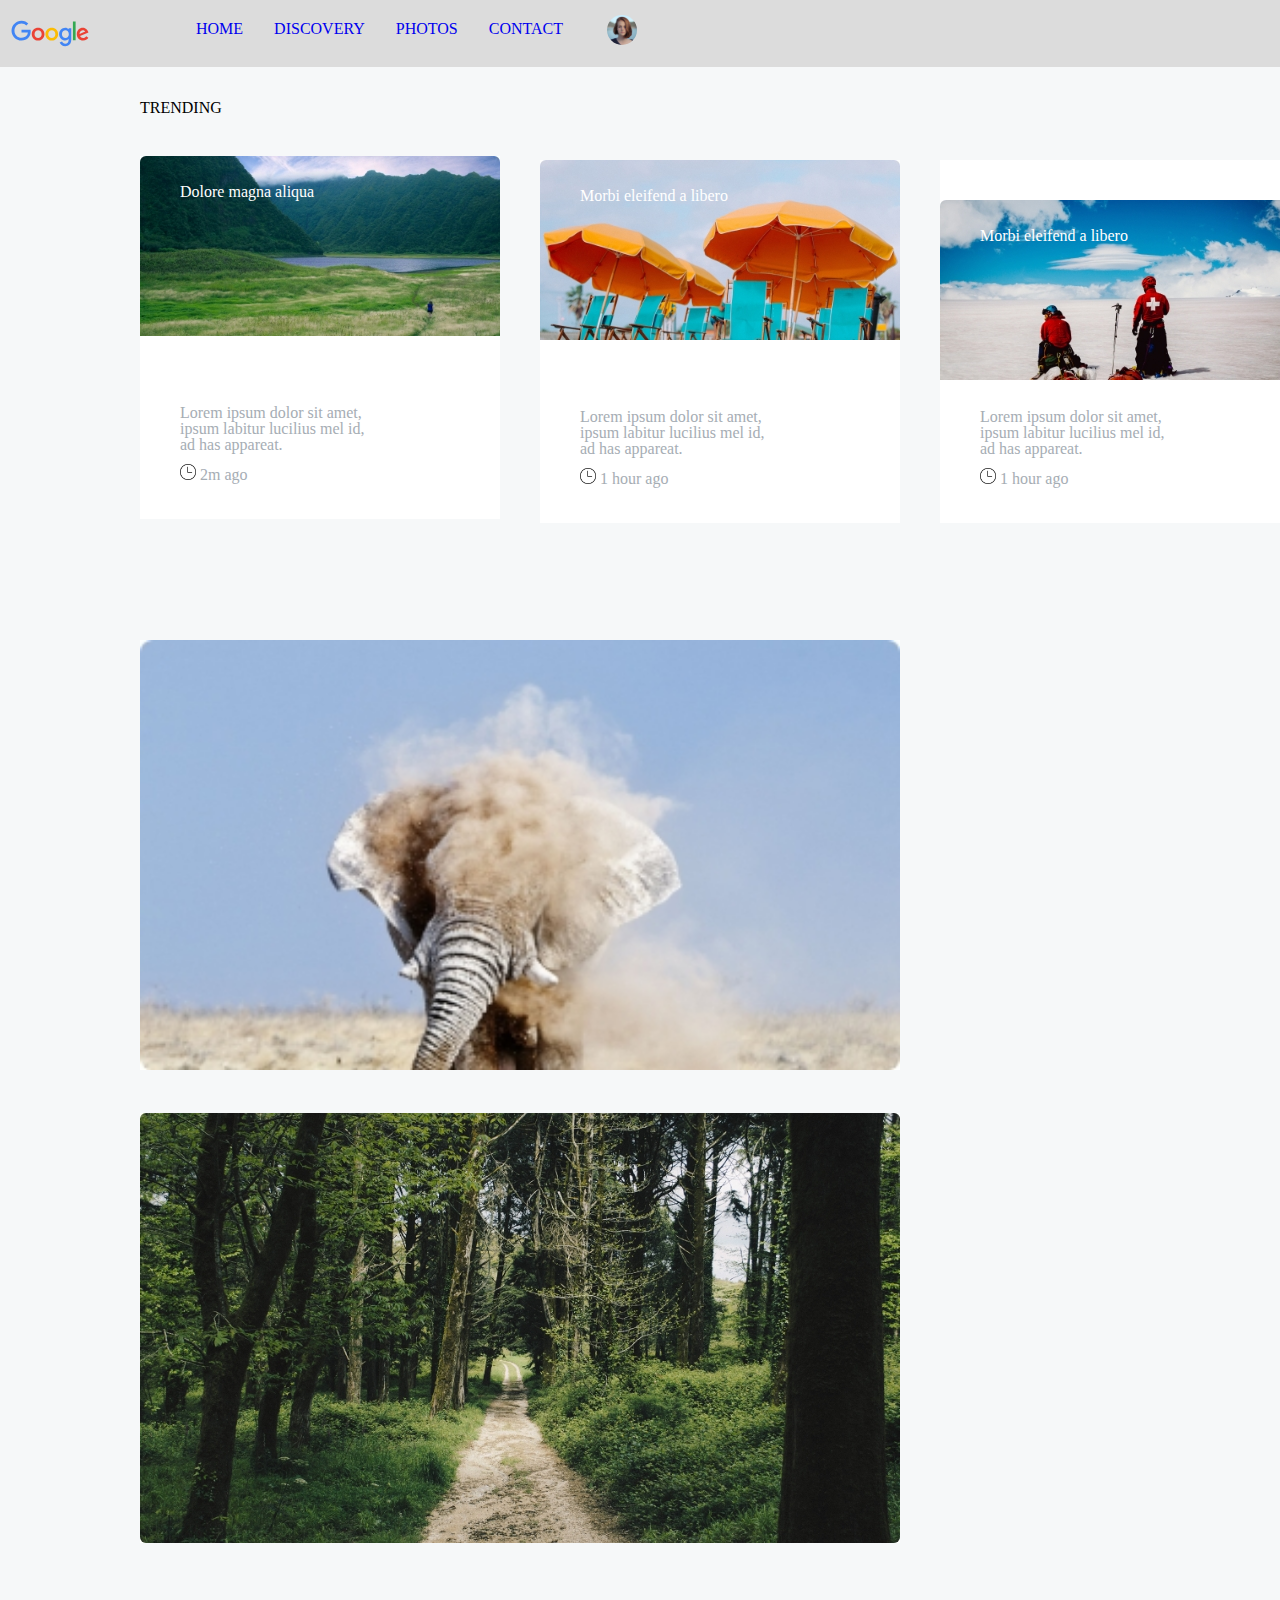
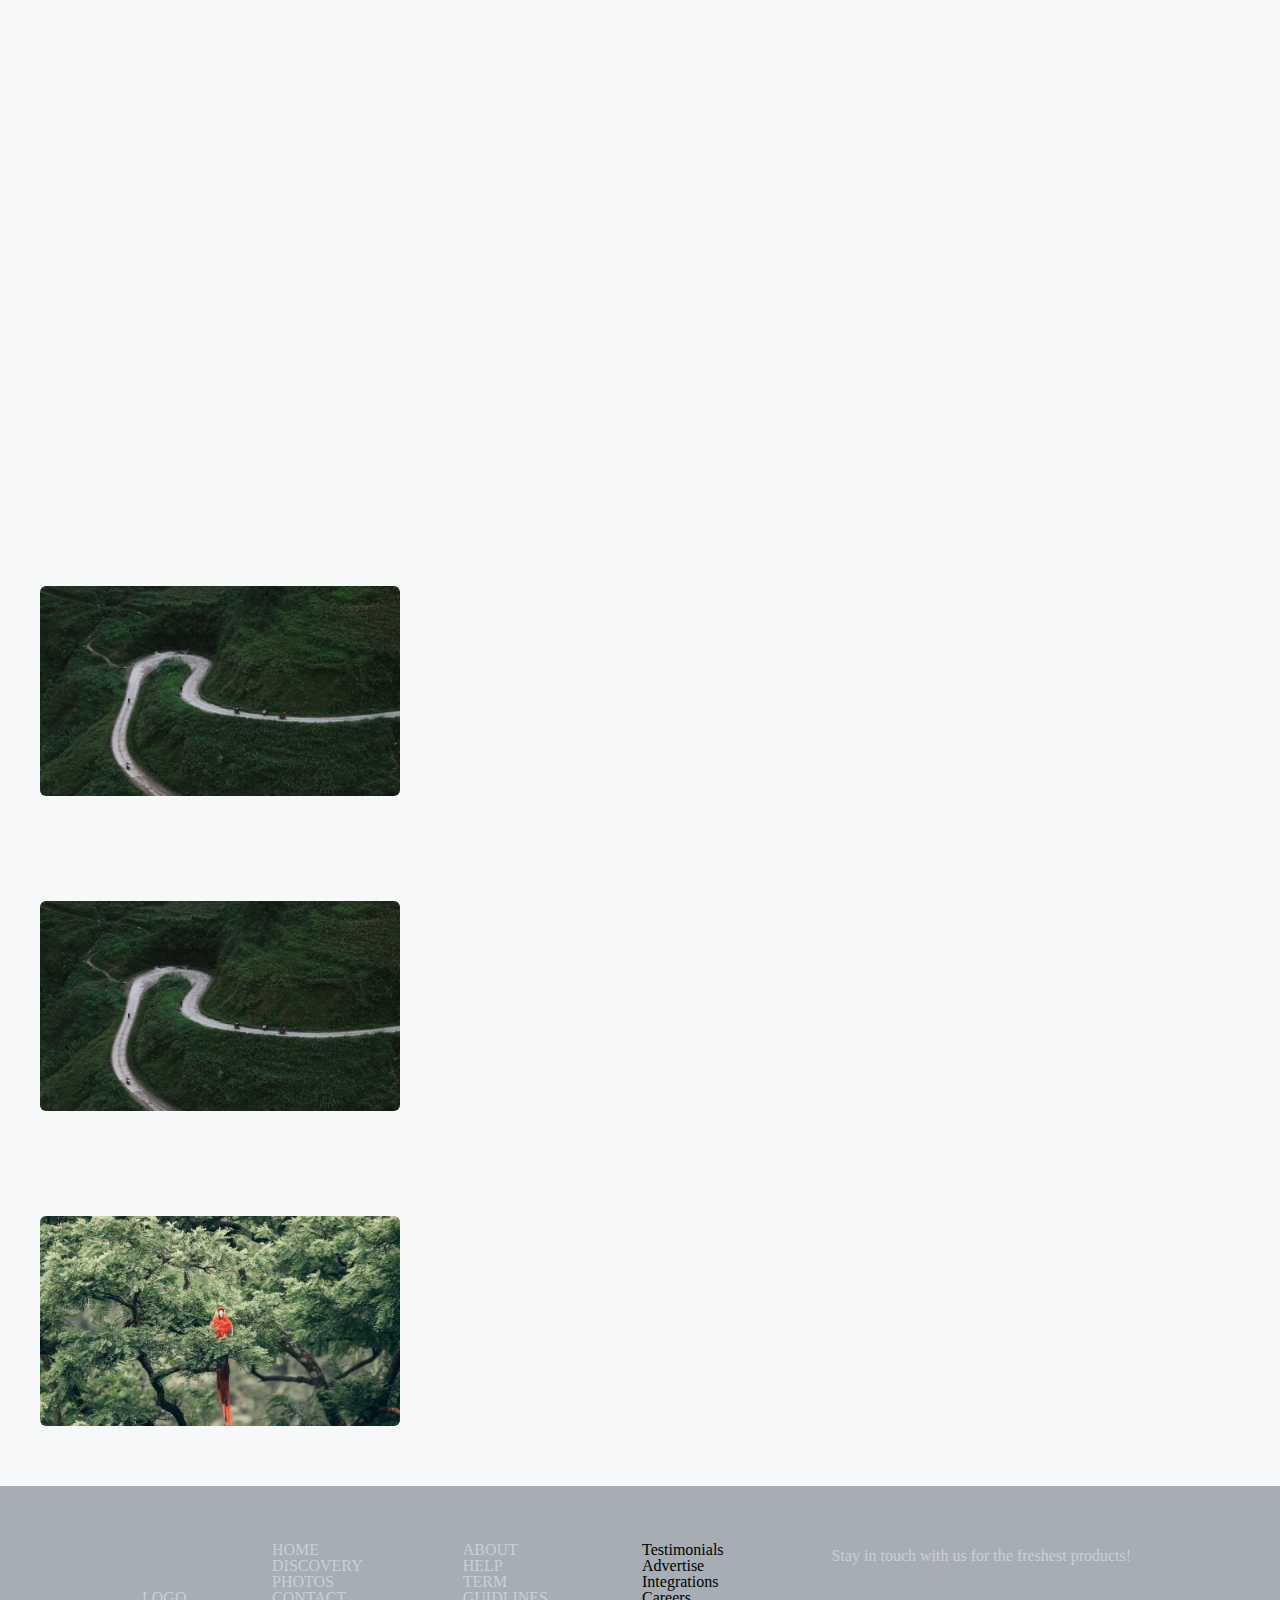
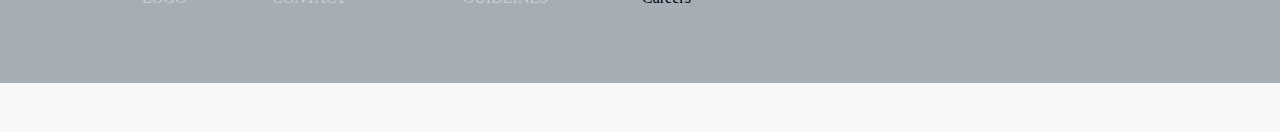
==== index.html @ e9e90fa8 "add footer css" ====
<!DOCTYPE html>
<html>
<head>
	<meta charset="utf-8">
	<meta name="viewport" content="width=device-width, initial-scale=1">
	<title>index.html</title>
	<link rel="stylesheet" type="text/css" href="css/reset.css">
	<link rel="stylesheet" type="text/css" href="css/style.css">
</head>
<body>
	<div class="divheader">
	
		<header>
			<img class="logo" src="images/logo.svg" alt="logo">
			<nav class="navigation">
				<ul class="nav-ul">
					<li class="nav-li"> <a class="active" href="index.html"> HOME </a> </li>
					<li class="nav-li"> <a href="#">  DISCOVERY</a> </li></li>
					<li class="nav-li"> <a href="#"> PHOTOS </a> </li></li>
					<li class="nav-li"> <a href="#"> CONTACT </a> </li></li>
				</ul>
			</nav>	
			<img class="personimage" src="images/christopher-campbell-28567-unsplash.svg" alt="personimage">

		</header>
	</div>

	<section class="section1">
		<div class="divmain">
			<h3 class="sec1h3"> TRENDING</h3>
			<div class="divparagrap1">
				<div class="block1">
				<h3 class="block1h3">
					Dolore magna aliqua
				</h3>
				<img src="images/3.jpg" alt="image1">
				</div>
				<div class="block2">
					<p class="par1">
					Lorem ipsum dolor sit amet, ipsum labitur lucilius mel id, ad has appareat.
					</p>
					<img class="clock" src="images/clock.png" alt="clock">
					<span class="time">
					2m ago
					</span>
				</div>
			</div>

			<div class="divparagrap2">
				<div class="block3">
				<h3 class="block3h3">
					Morbi eleifend a libero
				</h3>
				<img class="umbrella" src="images/1.jpg" alt="image1">
				</div>
				<div class="block4">
					<p class="par2">
					Lorem ipsum dolor sit amet, ipsum labitur lucilius mel id, ad has appareat.
					</p>
					<img class="clock" src="images/clock.png" alt="clock">
					<span class="time">
					1 hour ago
					</span>
				</div>
			</div>

				<div class="divparagrap3">
				<div class="block5">
				<h3 class="block5h3">
					Morbi eleifend a libero
				</h3>
				<img class="sunrise" src="images/2.jpg" alt="image2">
				</div>
				<div class="block6">
					<p class="par3">
					Lorem ipsum dolor sit amet, ipsum labitur lucilius mel id, ad has appareat.
					</p>
					<img class="clock" src="images/clock.png" alt="clock">
					<span class="time">
					1 hour ago
					</span>
				</div>
			</div>
		</div>
		
	</section>
	<section> 
		<div class="sec2block1">
			<img class="image4sec2" src="images/4.jpg" alt="image 4">
			<img class="image7sec2" src="images/7.jpg" alt="image7">
		</div>
		<div class="sec2block2">
			<img class="sec2image6" src="images/6.jpg" alt="image6">
			<img class="secimage62" src="images/6.jpg" alt="image62">
			<img class="sec2image52" src="images/5.jpg" alt="image52">
		</div>

	</section>
</body>
<footer>
	<div class="divfooter">
		<div class="divfooter1"> 
			<p class="logofooter"> LOGO </p> 
		</div> 
		<div class="divfooter2">
			<ul class="footerul1">
				<li> HOME </li>
				<li> DISCOVERY </li>
				<li> PHOTOS </li>
				<li> CONTACT </li>
			</ul>
		</div>
		<div class="divfooter3">
			<ul class="divfooter3">
				<li> ABOUT </li>
				<li> HELP </li>
				<li> TERM </li>
				<li> GUIDLINES </li>
			</ul>
			
		</div>
		<div class="divfooter4">
			<ul>
				<li> Testimonials </li>
				<li> Advertise </li>
				<li> Integrations </li>
				<li> Careers </li>
			</ul>
		</div>
		<div class="divfooter5">
			<p class="">Stay in touch with us for the freshest products!</p>
		</div>
		<div class="divfooter6">
			<img src="images/instagram.svg" alt="instagram">
			<img src="images/Path 2.svg" alt="Path">
			<img src="images/web.svg" alt="web">
			<img src="images/facebook.svg" alt="fb">

		</div>
	</div>

	
</footer>



</html>
---- css/style.css ----
/*index.html*/
/*start header*/
body{
	background-color: #F6F8F9;
}
.logo {
	width: 100px;
	display: inline-block;
	vertical-align: top;
	margin-right: 92px;
}
.navigation {
	display: inline-block;
}
.nav-li {
	display: inline-block;
	vertical-align: middle;
	margin-right: 27px;
	color: #343638;
}
.nav-ul {
	margin-top: 20px;
}
.divheader {
	background-color: #DCDCDC;
	position: fixed;
	width: 100%;
	top: 0;
	left: 0;
	z-index: 20;
}
.textheader {
	color: #343638;
}
.personimage {
	display: inline-block;
	vertical-align: middle;
	margin-left: 13px;
	margin-top: 11px;
	margin-bottom: 9px;
}
/*end header*/
/*start section 1*/
.divmain {
	position: absolute;
	top: 75px;
	left: 140px;
	width: 1160px;
	height: 410px;
	
}
.clock {
	width: 16px;
	height: 16px;
	margin-left: 40px;
	color: #A6ADB4;
}
.sec1h3 {
	margin-top: 25px;
}
.block1 {
	margin-top: 40px;
	background-color: white;
	width: 360px;
	position: relative;
/*	display: inline-block;*/
}
.block2 {
	width: 360px;
	background-color: white;
	height: 180px;
/*	display: inline-block;*/
}
.par1 {
	width: 280px;
	padding-top: 66px;
	padding-right: 40px;
	padding-bottom: 11px;
	padding-left: 40px;
	color: #A6ADB4;
}

.block1h3 {
	position: absolute;
	color: white;
	width: 280px;
	top: 28px;
	right: 40px;
	bottom: 136px;
	left: 40px;
}
.time {
	color: #A6ADB4;

}
.divparagrap1 {
	display: inline-block;
	width: 360px;
}

/* start block2 2*/
.divparagrap2 {
	display: inline-block;
	width: 360px;
	background-color: white;
	position: absolute;
	left: 400px;
	top: 85px;
}
.block3 {
	-top: 40px;
	background-color: white;
	width: 360px;
	position: relative;
	vertical-align: top;
}
.block4 {
	width: 360px;
	background-color: white;
	height: 180px;
}
.block3h3 {
	position: absolute;
	color: white;
	width: 280px;
	top: 28px;
	right: 40px;
	bottom: 136px;
	left: 40px;

}
.par2 {
	width: 280px;
	padding-top: 66px;
	padding-right: 40px;
	padding-bottom: 11px;
	padding-left: 40px;
	color: #A6ADB4;
}
/*block3*/
.divparagrap3 {
	display: inline-block;
	width: 360px;
	background-color: white;
	position: absolute;
	left: 800px;
	top: 85px;

}
.block5 {
	top: 40px;
	background-color: white;
	width: 360px;
	position: relative;
/*	vertical-align: top;*/
}
.block6 {
	width: 360px;
	background-color: white;
	height: 180px;
}
.block5h3 {
	position: absolute;
	color: white;
	width: 280px;
	top: 28px;
	right: 40px;
	bottom: 136px;
	left: 40px;

}
.par3 {
	width: 280px;
	padding-top: 66px;
	padding-right: 40px;
	padding-bottom: 11px;
	padding-left: 40px;
	color: #A6ADB4;
}
/*section2*/
.sec2block1 {
	display: inline-block;
	margin-top: 640px;
	margin-left: 140px;
	width: 760px;
	height: 900px;
	
}
.sec2block2 {
	display: inline-block;
	margin-top: 640px;
	margin-left: 40px;
	width: 360px;
	height: 900px;
	vertical-align: top;
	
}
.image4sec2{
	width: 760px;
	height: 430px;
}
.image7sec2 {
	width: 760px;
	height: 430px;
	margin-top: 40px;
}
.secimage62 {
	height: 210px;
	width: 360px;
	margin-top: 102px;
}
.sec2image52 {
	height: 210px;
	width: 360px;
	margin-top: 102px;
}
/*footer */
.divfooter {
	background-color: #A6ADB4;
	width: 1440px;
	left: 0;
	top: 1540px;
	height: 197px;
}
.divfooter1 {
	display: inline-block;
}
.divfooter2 {
	display: inline-block;
}
.divfooter3 {
	display: inline-block;
}
.divfooter4 {
	display: inline-block;
}
.divfooter5 {
	display: inline-block;
}
.divfooter6 {
	display: inline-block;
	margin-left: 165px;
	vertical-align: top;
	margin-top: 56px;
}
.logofooter {
	width: 37px;
	height: 13p;
	margin-top: 58px;
	margin-left: 142px;
	margin-bottom: 126px;
	margin-right: 89px;
	vertical-align: top;
	color: #CBD0D3;
}
.footerul1 {
	margin-top: 56px;
	margin-right: 96px;
	margin-bottom: 56px;
	color: #CBD0D3;
}
.divfooter3 {
	margin-right: 45px;
	margin-bottom: 57px;
	color: #CBD0D3;
}
.divfooter5 {
	margin-left: 104px;
	margin-top: 62px;
	vertical-align: top;
	color: #CBD0D3;
}
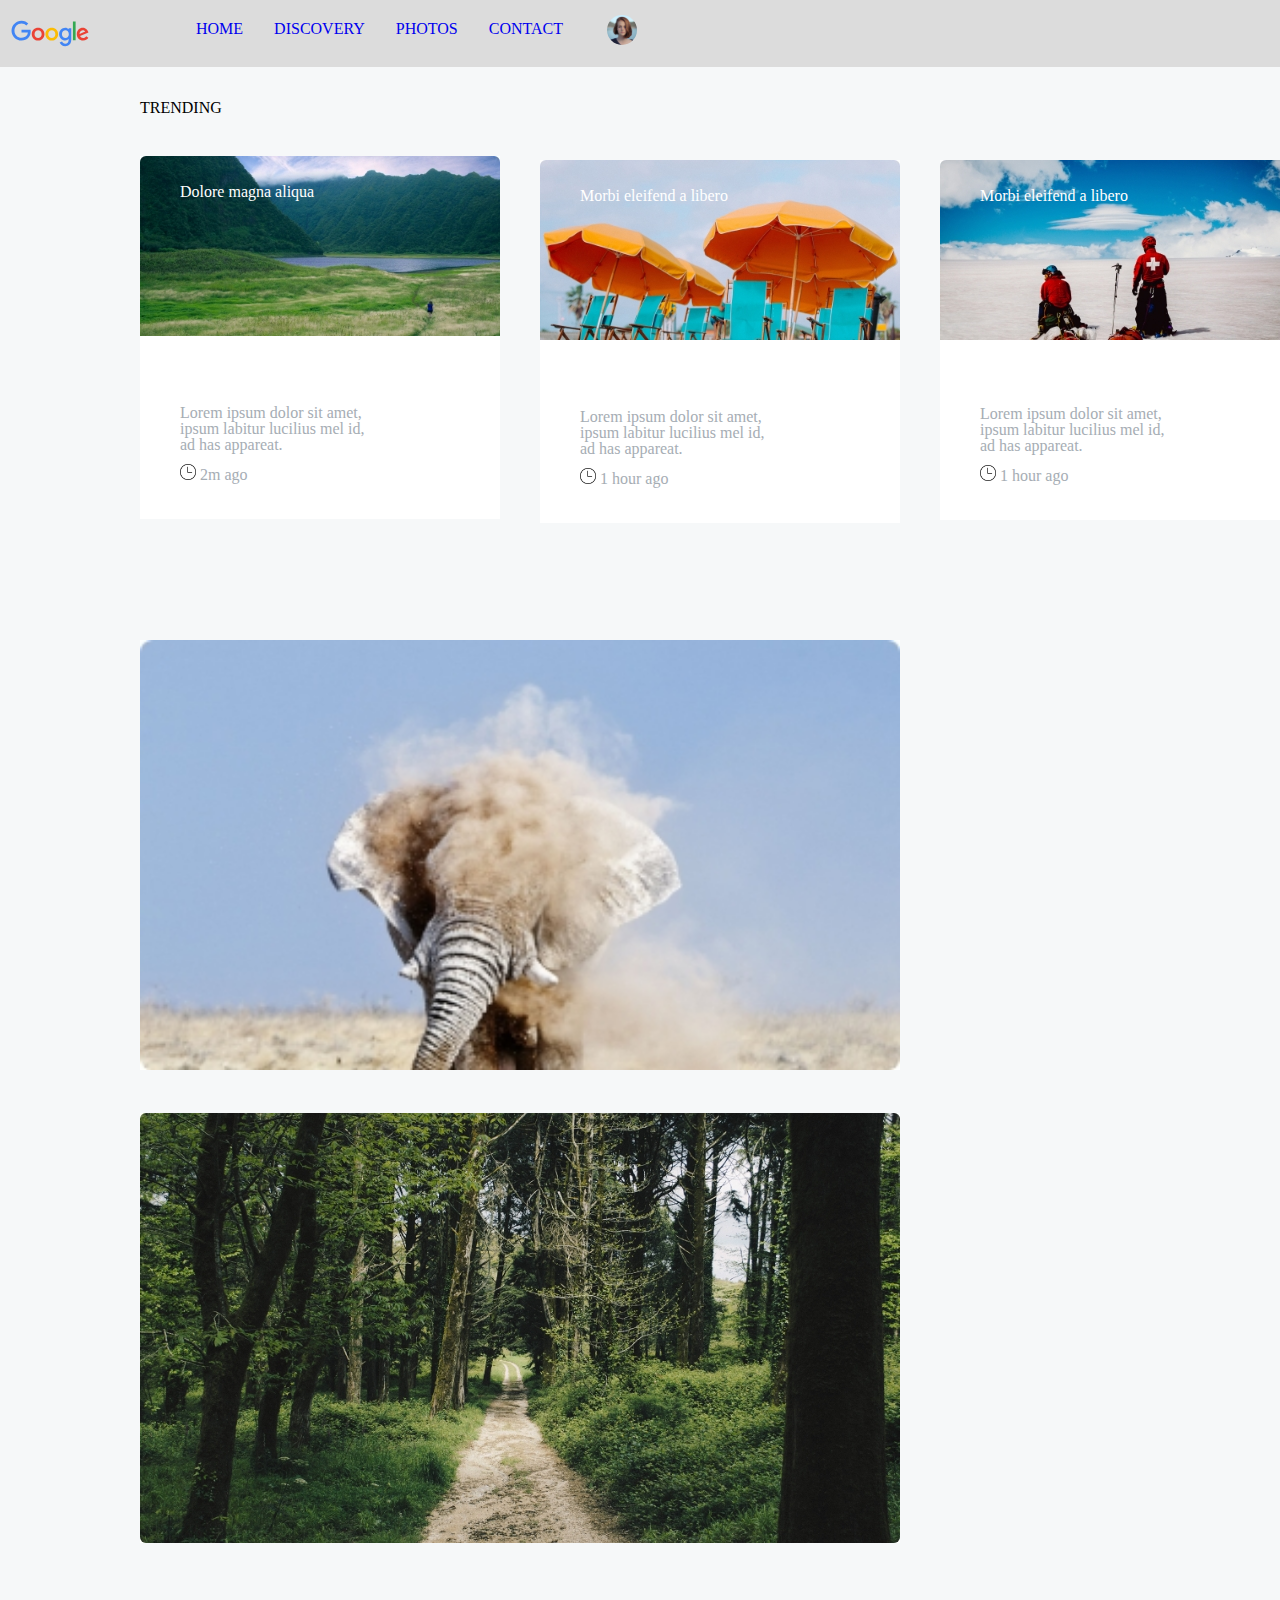
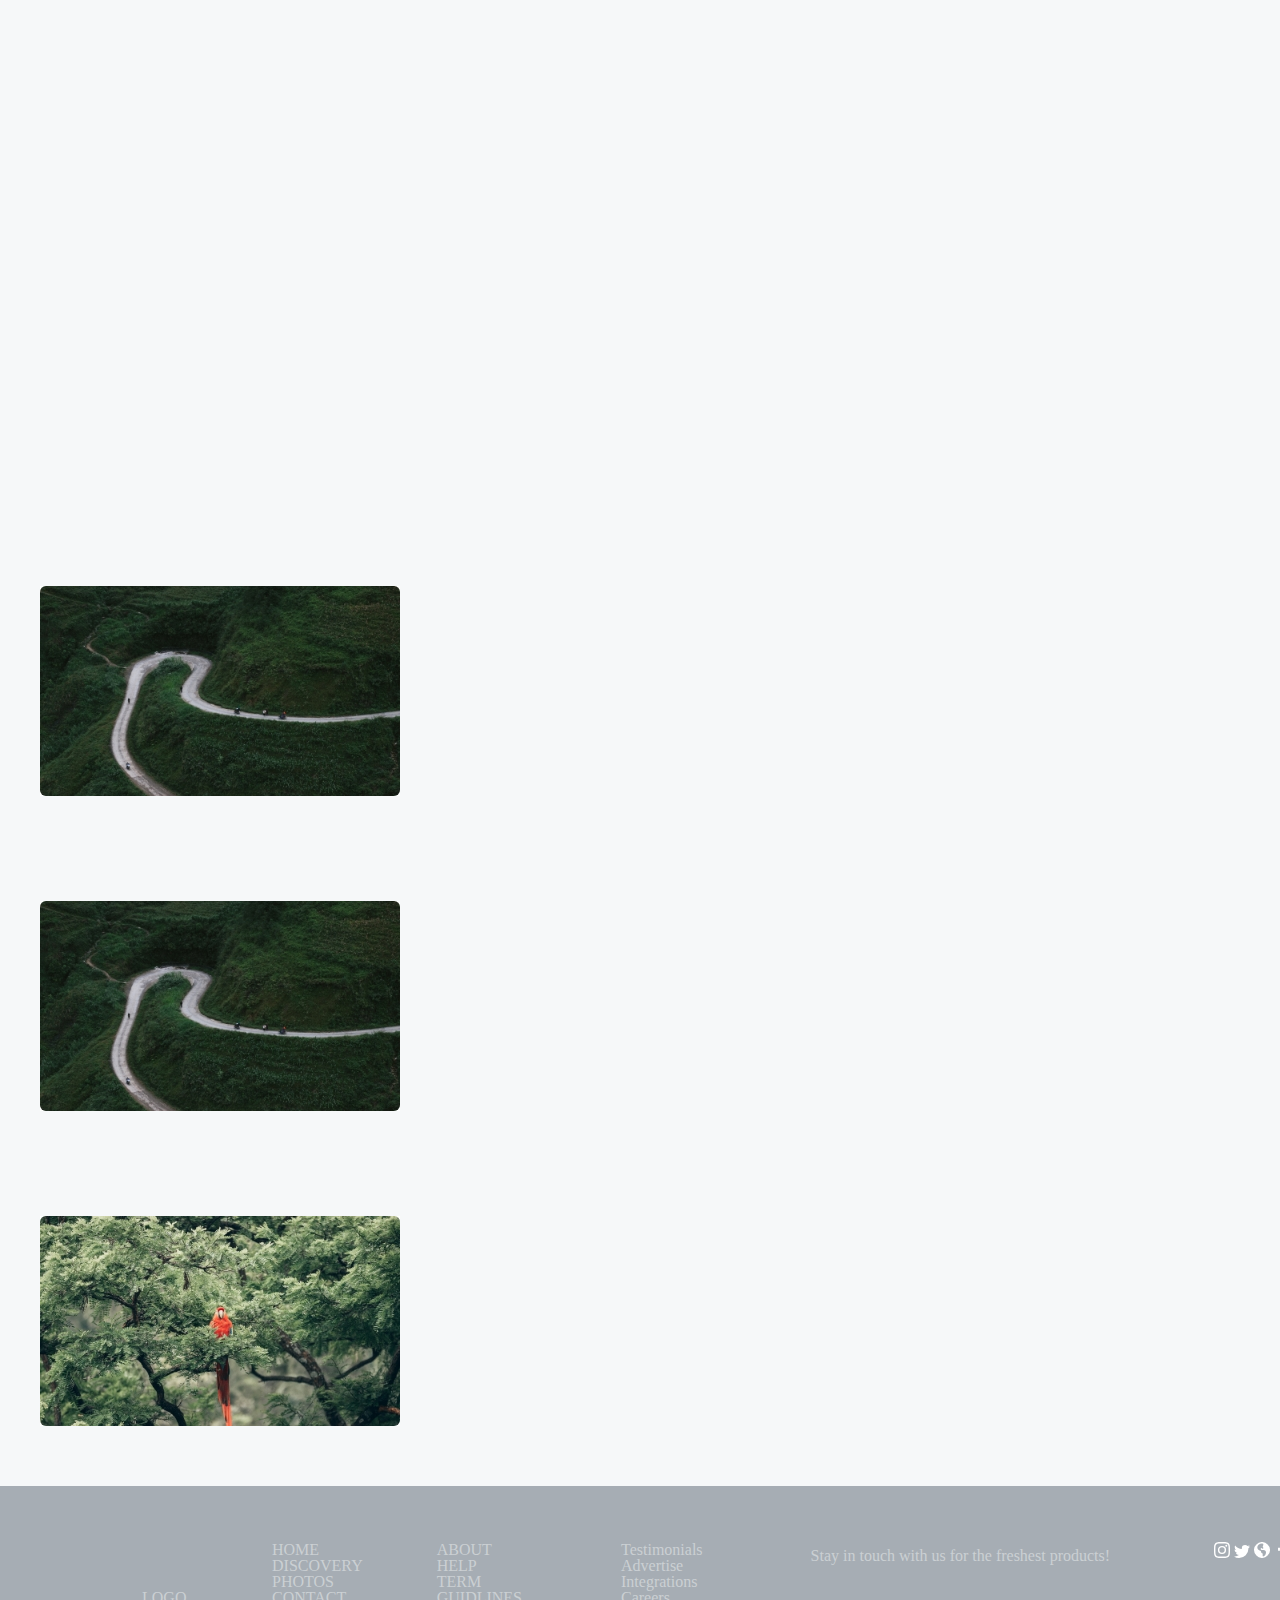
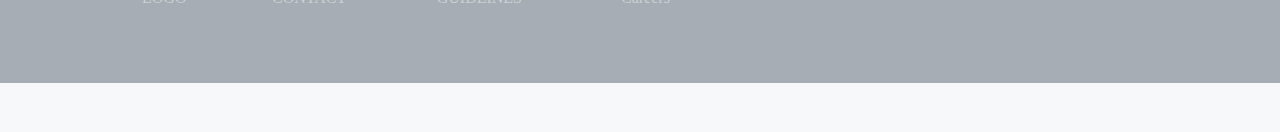
==== commit a842481b: "end footer" ====
--- a/index.html
+++ b/index.html
@@ -64,7 +64,7 @@
 				</div>
 			</div>
 
-				<div class="divparagrap3">
+			<div class="divparagrap3">
 				<div class="block5">
 				<h3 class="block5h3">
 					Morbi eleifend a libero
@@ -120,7 +120,7 @@
 			
 		</div>
 		<div class="divfooter4">
-			<ul>
+			<ul class="divfooter7">
 				<li> Testimonials </li>
 				<li> Advertise </li>
 				<li> Integrations </li>
--- a/css/style.css
+++ b/css/style.css
@@ -148,11 +148,14 @@
 
 }
 .block5 {
-	top: 40px;
+/*	top: 40px;*/
 	background-color: white;
 	width: 360px;
 	position: relative;
-/*	vertical-align: top;*/
+	vertical-align: top;
+}
+.sunrise {
+	vertical-align: top;
 }
 .block6 {
 	width: 360px;
@@ -163,7 +166,7 @@
 	position: absolute;
 	color: white;
 	width: 280px;
-	top: 28px;
+/*	top: 28px;*/
 	right: 40px;
 	bottom: 136px;
 	left: 40px;
@@ -239,23 +242,23 @@
 }
 .divfooter6 {
 	display: inline-block;
-	margin-left: 165px;
+	margin-left: 100px;
 	vertical-align: top;
 	margin-top: 56px;
 }
 .logofooter {
 	width: 37px;
 	height: 13p;
-	margin-top: 58px;
+	margin-top: 56px;
 	margin-left: 142px;
 	margin-bottom: 126px;
 	margin-right: 89px;
-	vertical-align: top;
+ 	vertical-align: top;
 	color: #CBD0D3;
 }
 .footerul1 {
 	margin-top: 56px;
-	margin-right: 96px;
+	margin-right: 70px;
 	margin-bottom: 56px;
 	color: #CBD0D3;
 }
@@ -270,5 +273,11 @@
 	vertical-align: top;
 	color: #CBD0D3;
 }
-
-
+.divfooter7 {
+	margin-left: 5px;
+	vertical-align: top;
+	color: #CBD0D3;
+	margin-top: 56px;
+}
+
+
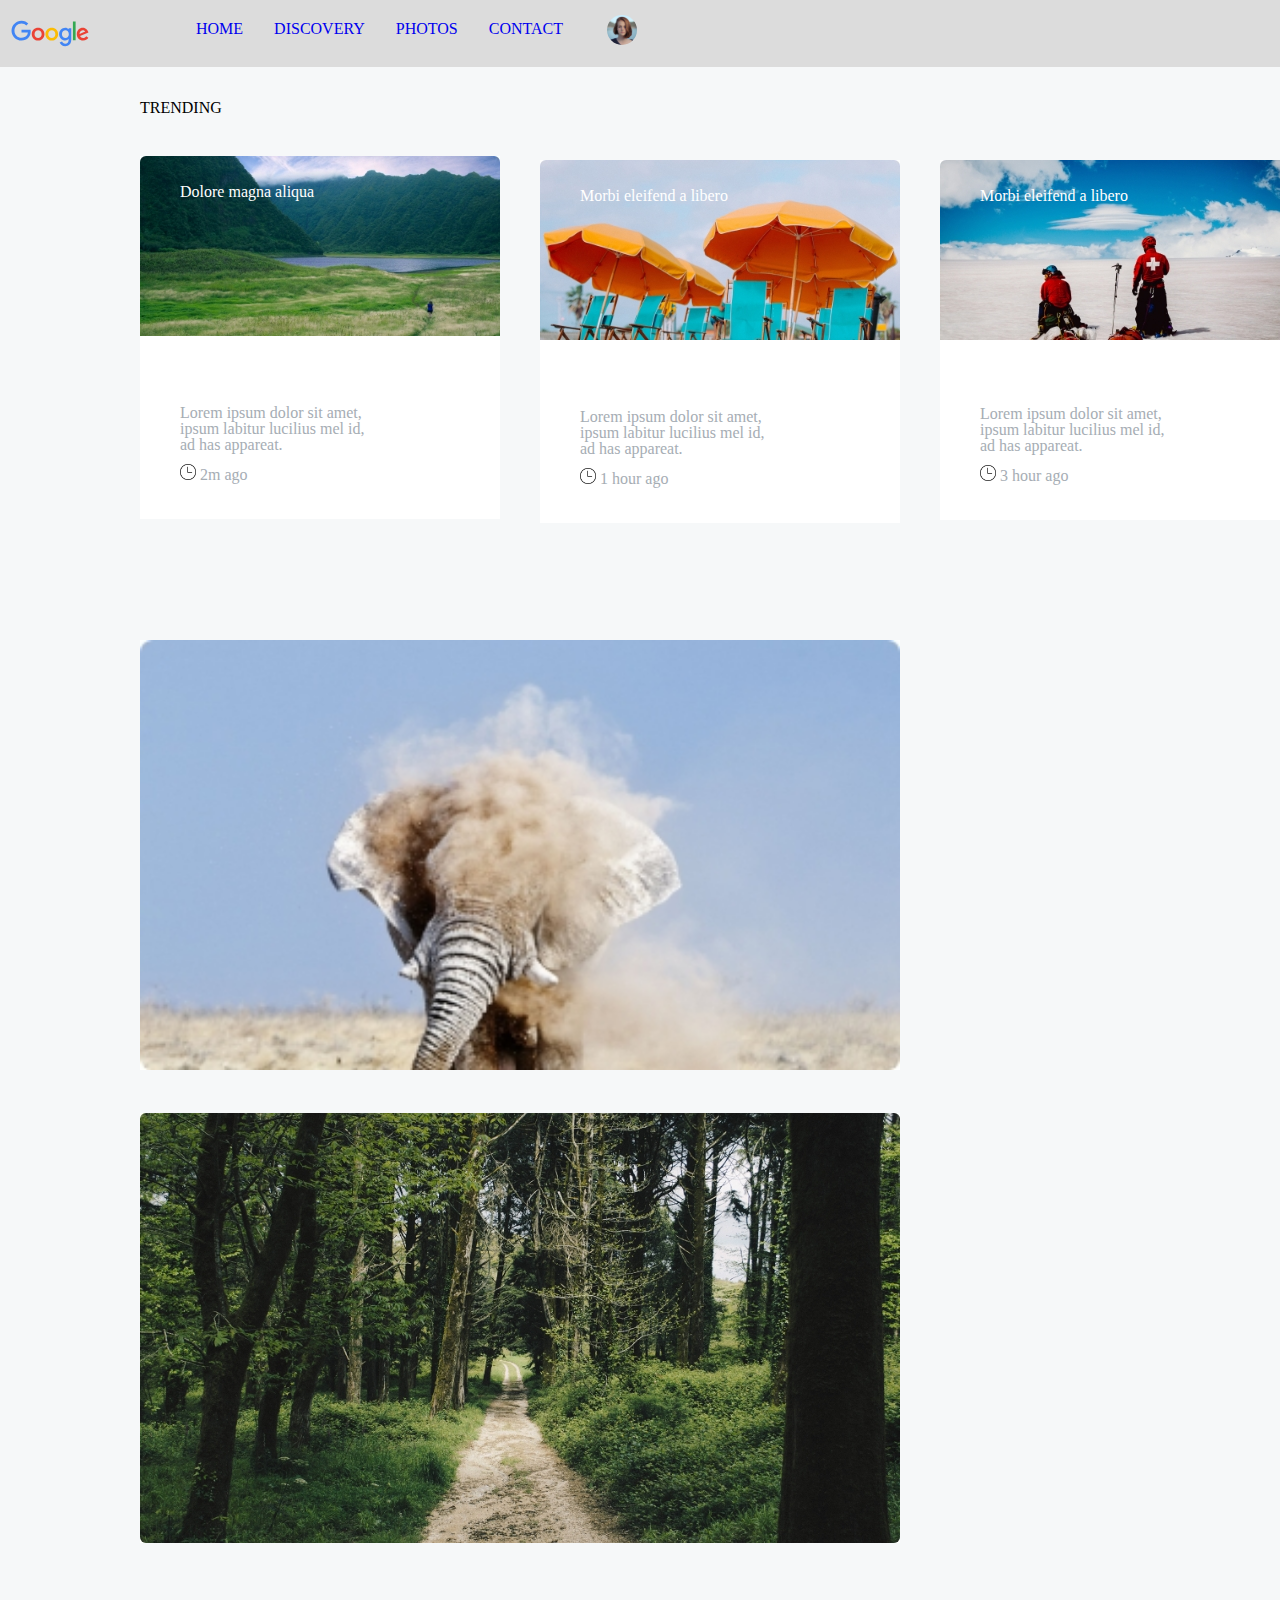
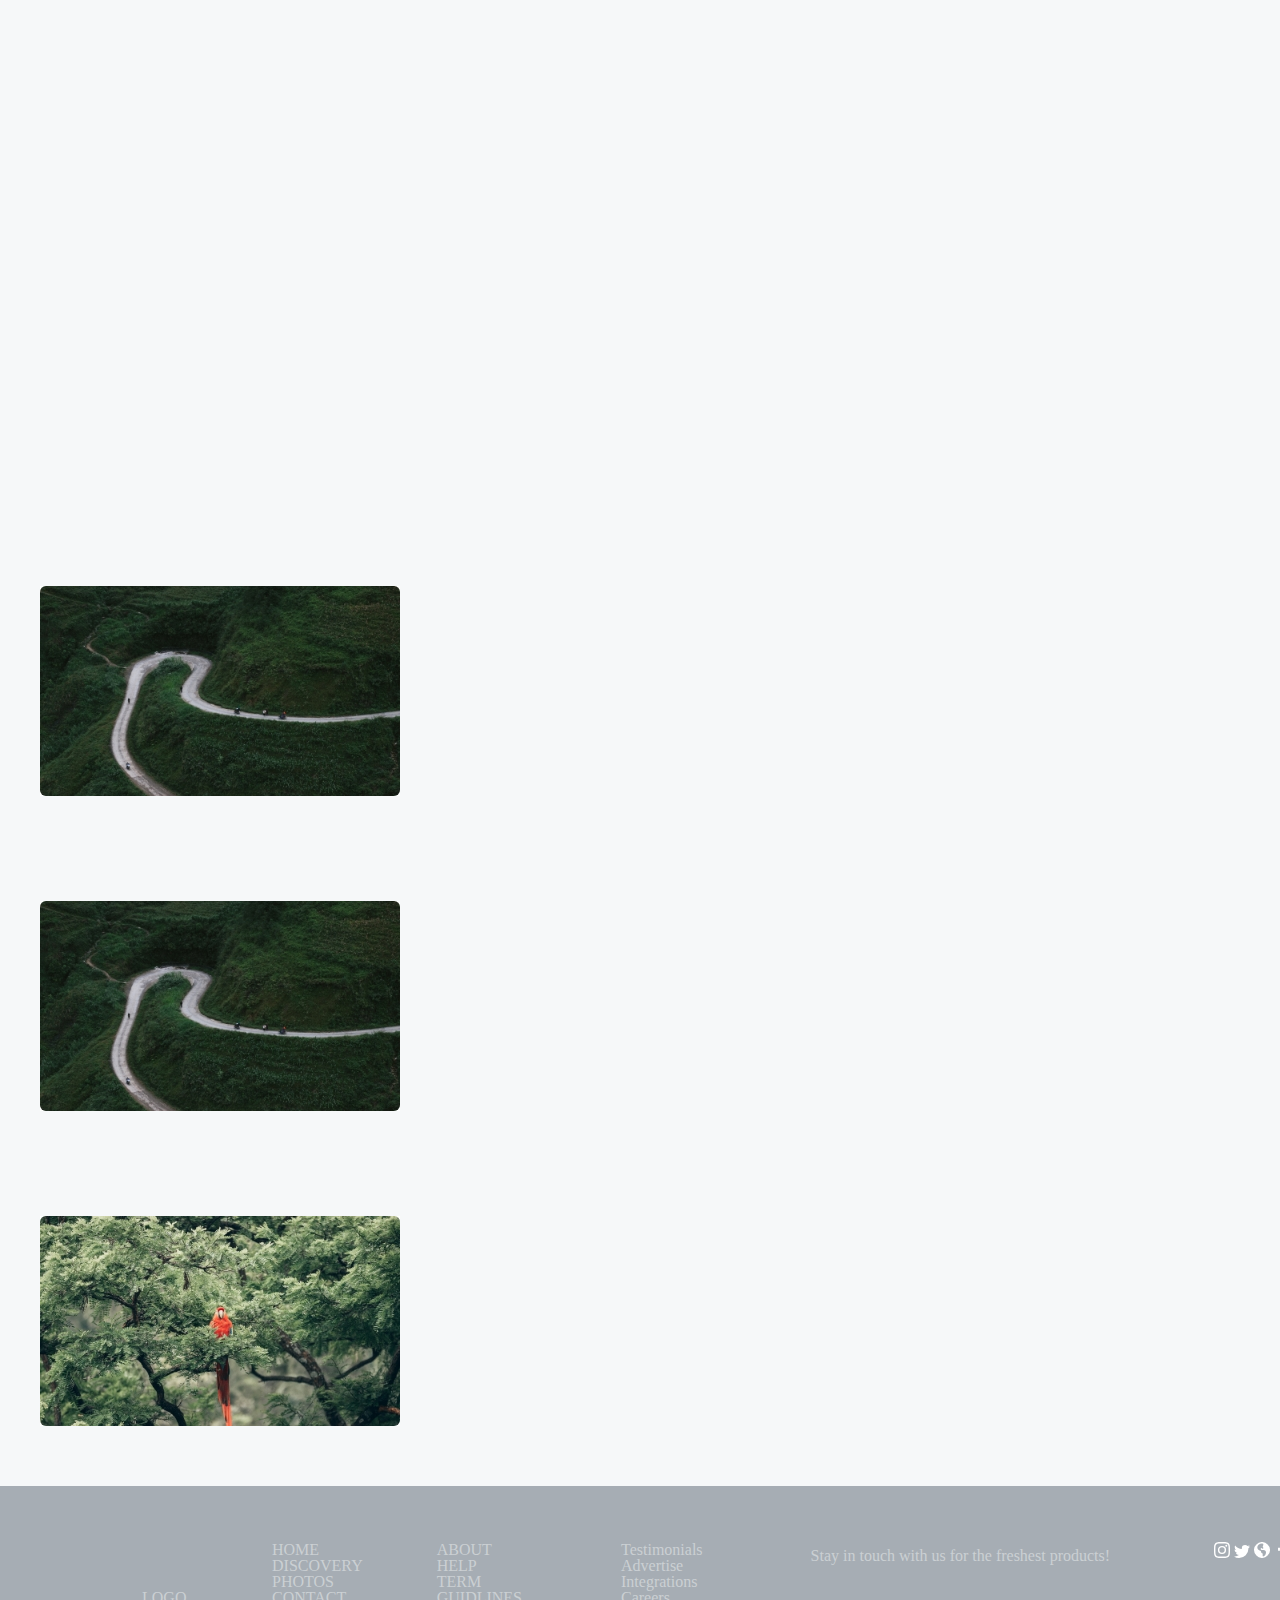
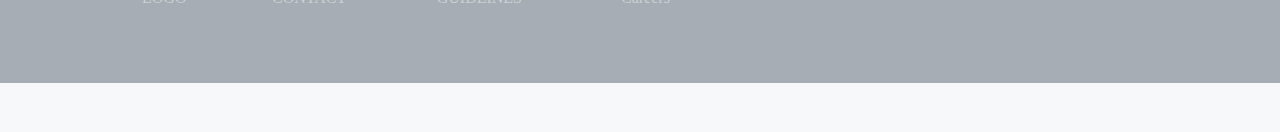
==== commit 2ef37c2e: "end block 3" ====
--- a/index.html
+++ b/index.html
@@ -77,7 +77,7 @@
 					</p>
 					<img class="clock" src="images/clock.png" alt="clock">
 					<span class="time">
-					1 hour ago
+					3 hour ago
 					</span>
 				</div>
 			</div>
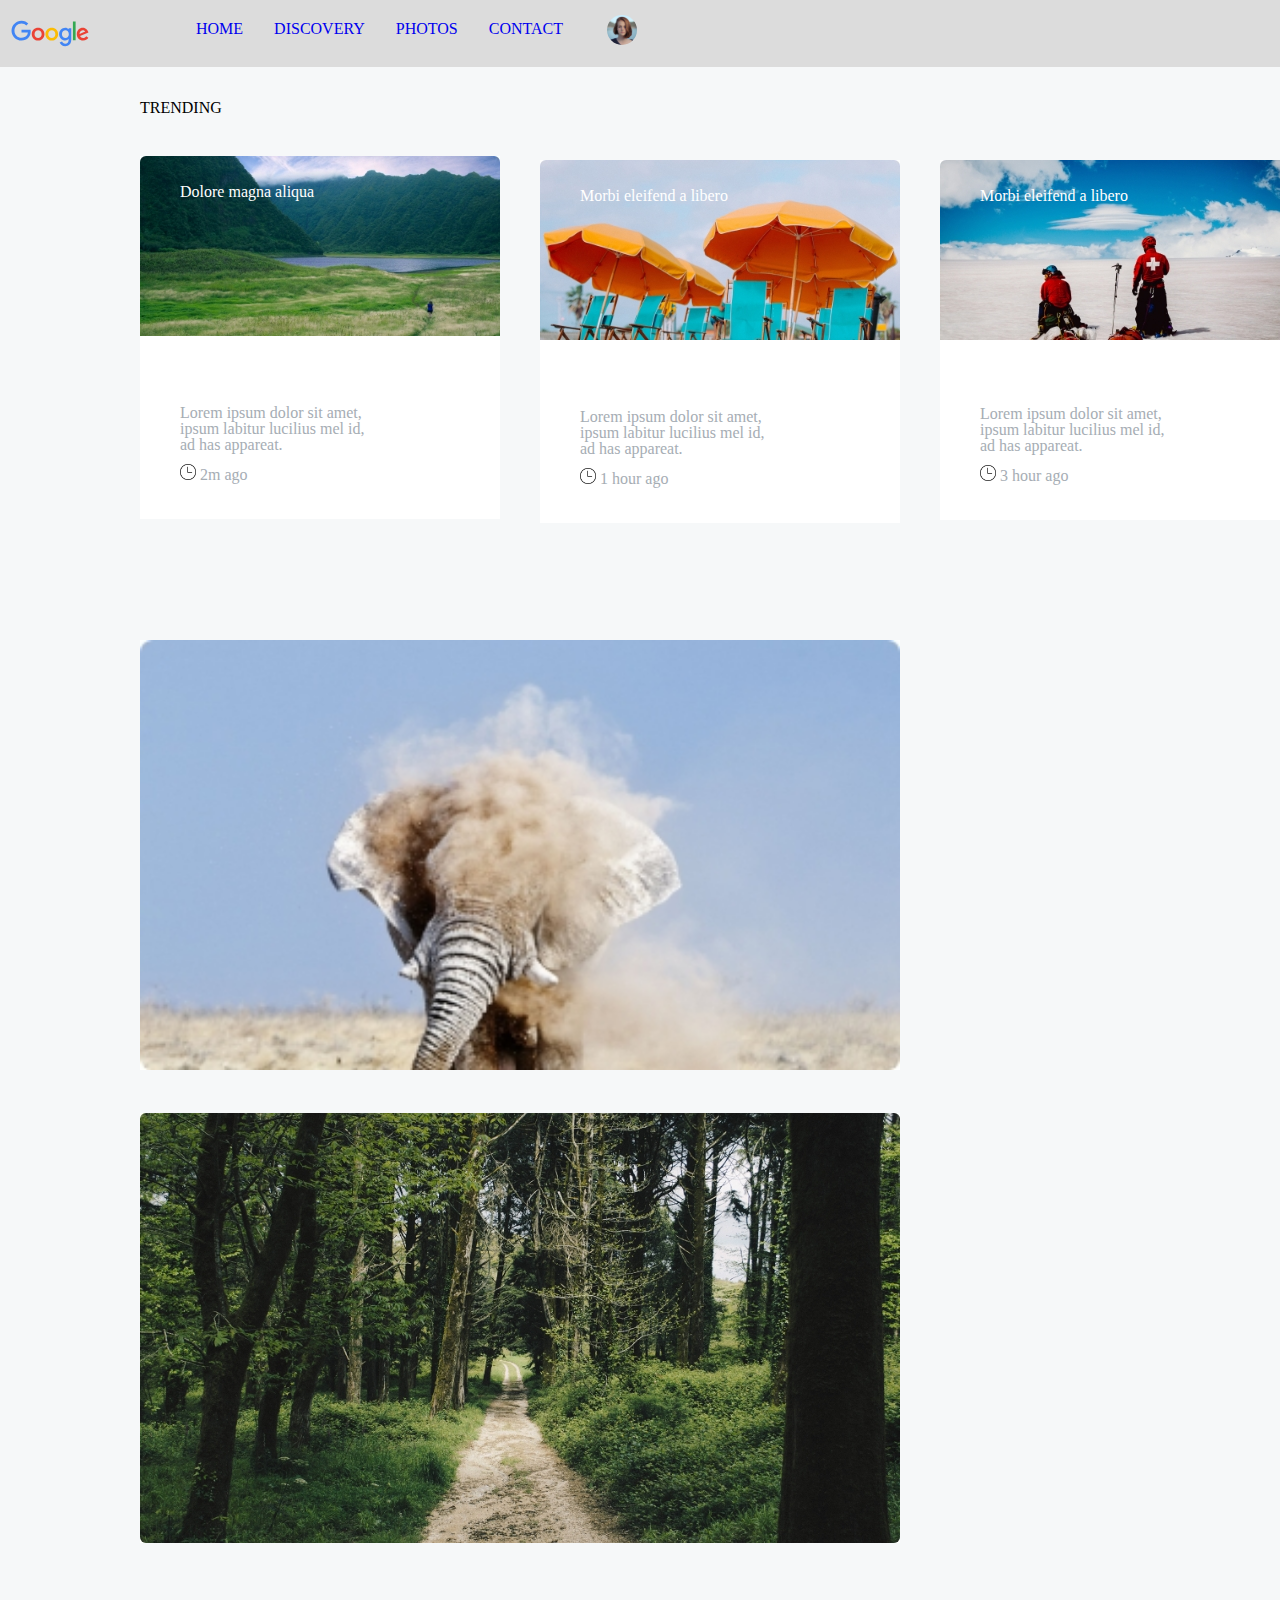
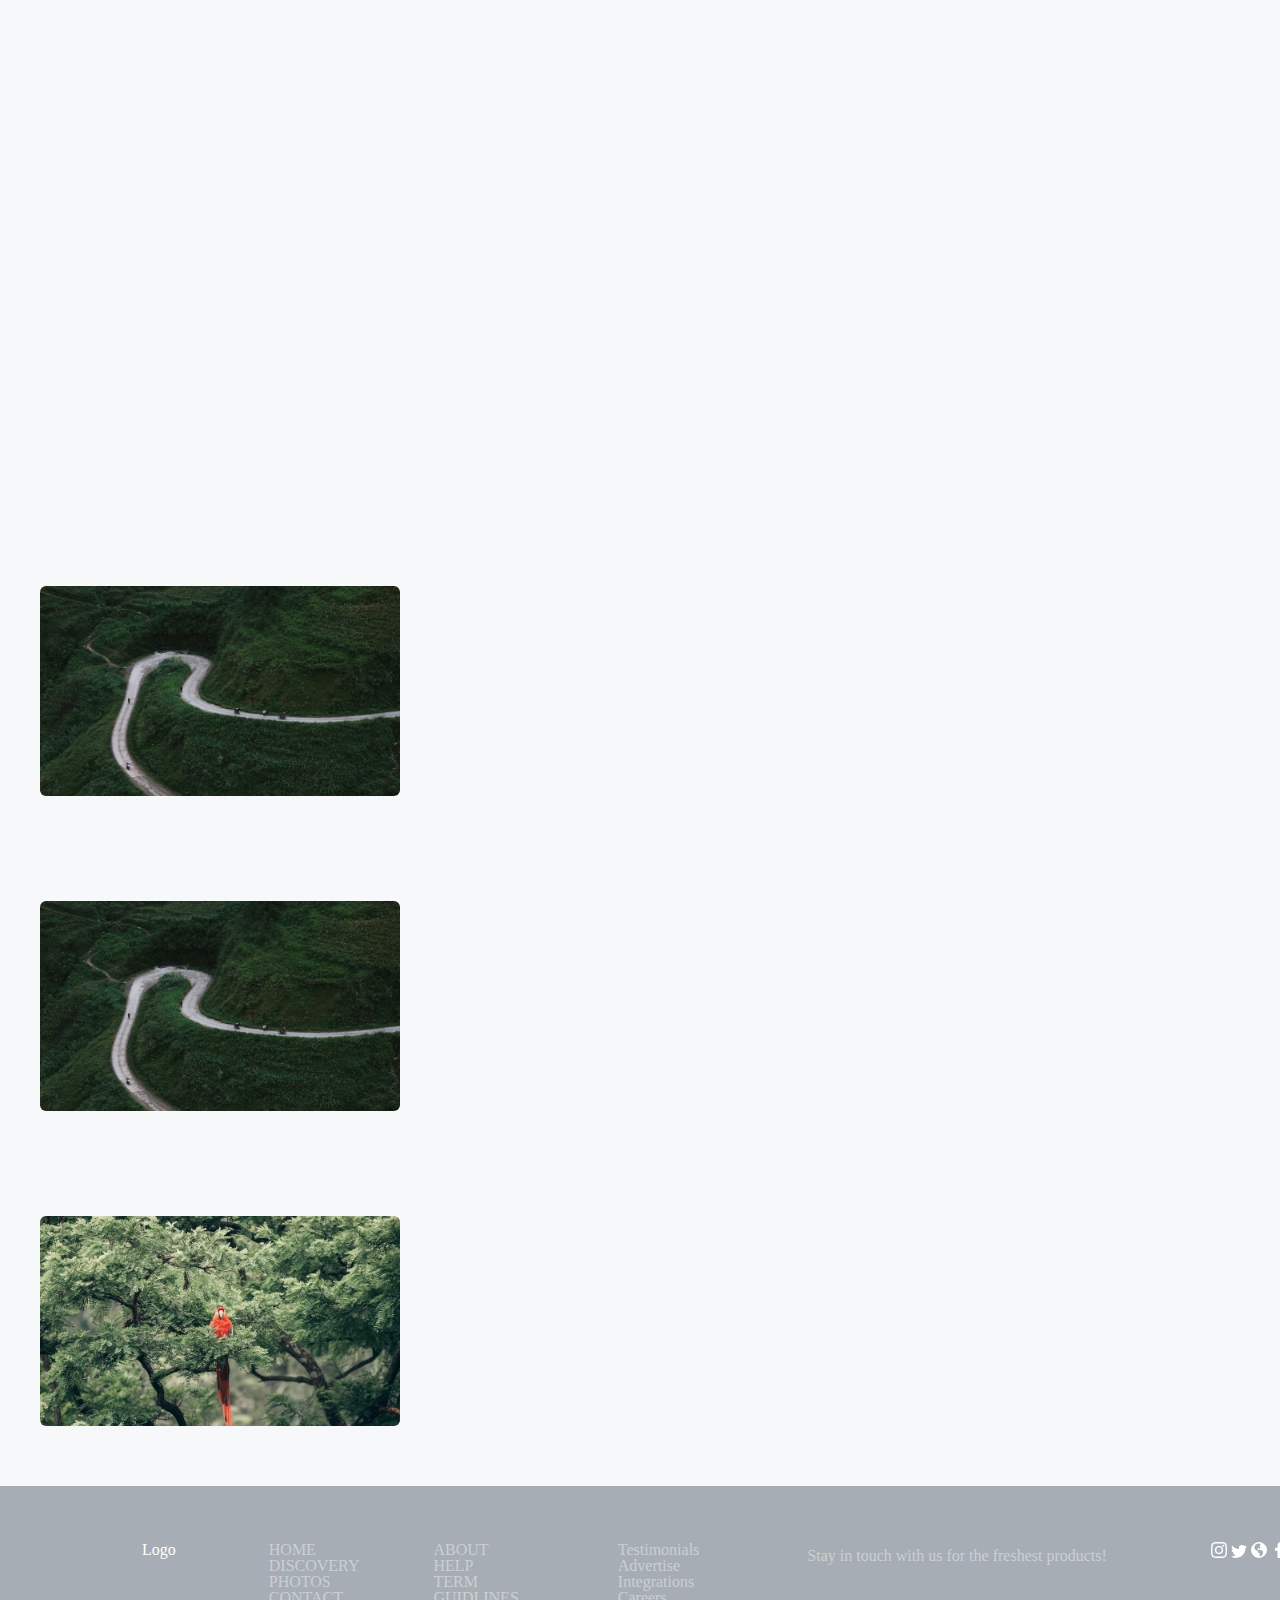
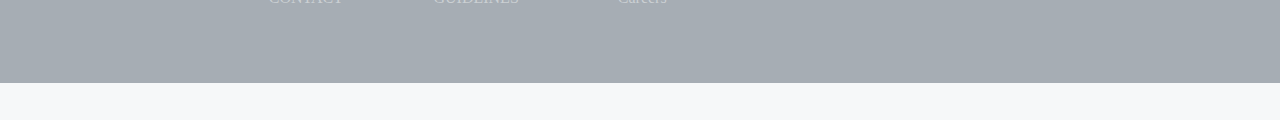
==== commit 34a89be5: "add footer logo styles" ====
--- a/index.html
+++ b/index.html
@@ -3,27 +3,27 @@
 <head>
 	<meta charset="utf-8">
 	<meta name="viewport" content="width=device-width, initial-scale=1">
-	<title>index.html</title>
+	<title> Travel </title>
 	<link rel="stylesheet" type="text/css" href="css/reset.css">
 	<link rel="stylesheet" type="text/css" href="css/style.css">
 </head>
 <body>
-	<div class="divheader">
-	
-		<header>
+	<header>
+		<div class="divheader">
 			<img class="logo" src="images/logo.svg" alt="logo">
 			<nav class="navigation">
 				<ul class="nav-ul">
 					<li class="nav-li"> <a class="active" href="index.html"> HOME </a> </li>
-					<li class="nav-li"> <a href="#">  DISCOVERY</a> </li></li>
-					<li class="nav-li"> <a href="#"> PHOTOS </a> </li></li>
-					<li class="nav-li"> <a href="#"> CONTACT </a> </li></li>
+					<li class="nav-li"> <a href="#">  DISCOVERY</a> </li>
+					<li class="nav-li"> <a href="#"> PHOTOS </a> </li>
+					<li class="nav-li"> <a href="#"> CONTACT </a> </li>
 				</ul>
 			</nav>	
 			<img class="personimage" src="images/christopher-campbell-28567-unsplash.svg" alt="personimage">
 
-		</header>
-	</div>
+		
+		</div>
+	</header>
 
 	<section class="section1">
 		<div class="divmain">
@@ -96,11 +96,10 @@
 		</div>
 
 	</section>
-</body>
-<footer>
+	<footer>
 	<div class="divfooter">
 		<div class="divfooter1"> 
-			<p class="logofooter"> LOGO </p> 
+			Logo
 		</div> 
 		<div class="divfooter2">
 			<ul class="footerul1">
@@ -138,9 +137,9 @@
 
 		</div>
 	</div>
+</footer>
+</body>
 
-	
-</footer>
 
 
 
--- a/css/style.css
+++ b/css/style.css
@@ -20,6 +20,9 @@
 }
 .nav-ul {
 	margin-top: 20px;
+}
+.h2 {
+/*	padding-top: 543px ;*/
 }
 .divheader {
 	background-color: #DCDCDC;
@@ -227,6 +230,11 @@
 }
 .divfooter1 {
 	display: inline-block;
+	vertical-align: top;
+	margin-top: 56px;
+	margin-left: 142px;
+	margin-right: 89px;
+	color: #FFFFFF;
 }
 .divfooter2 {
 	display: inline-block;
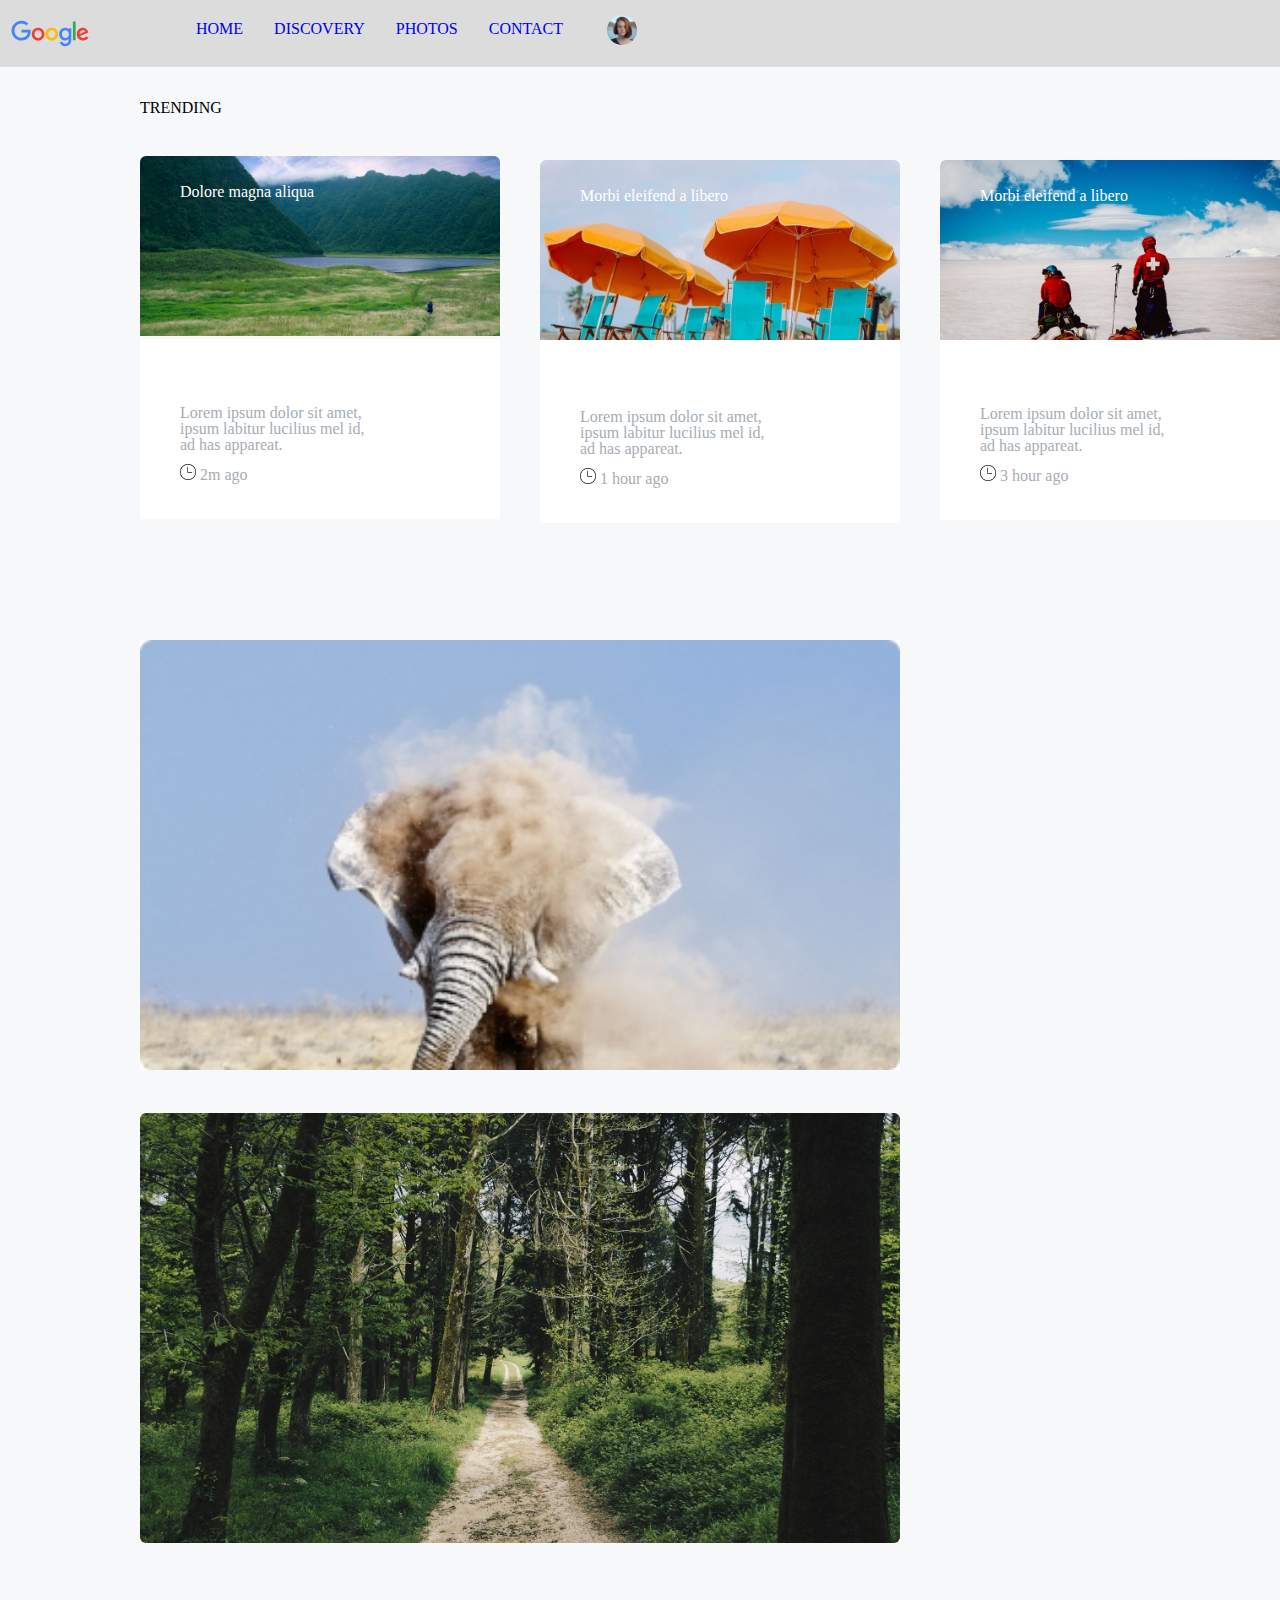
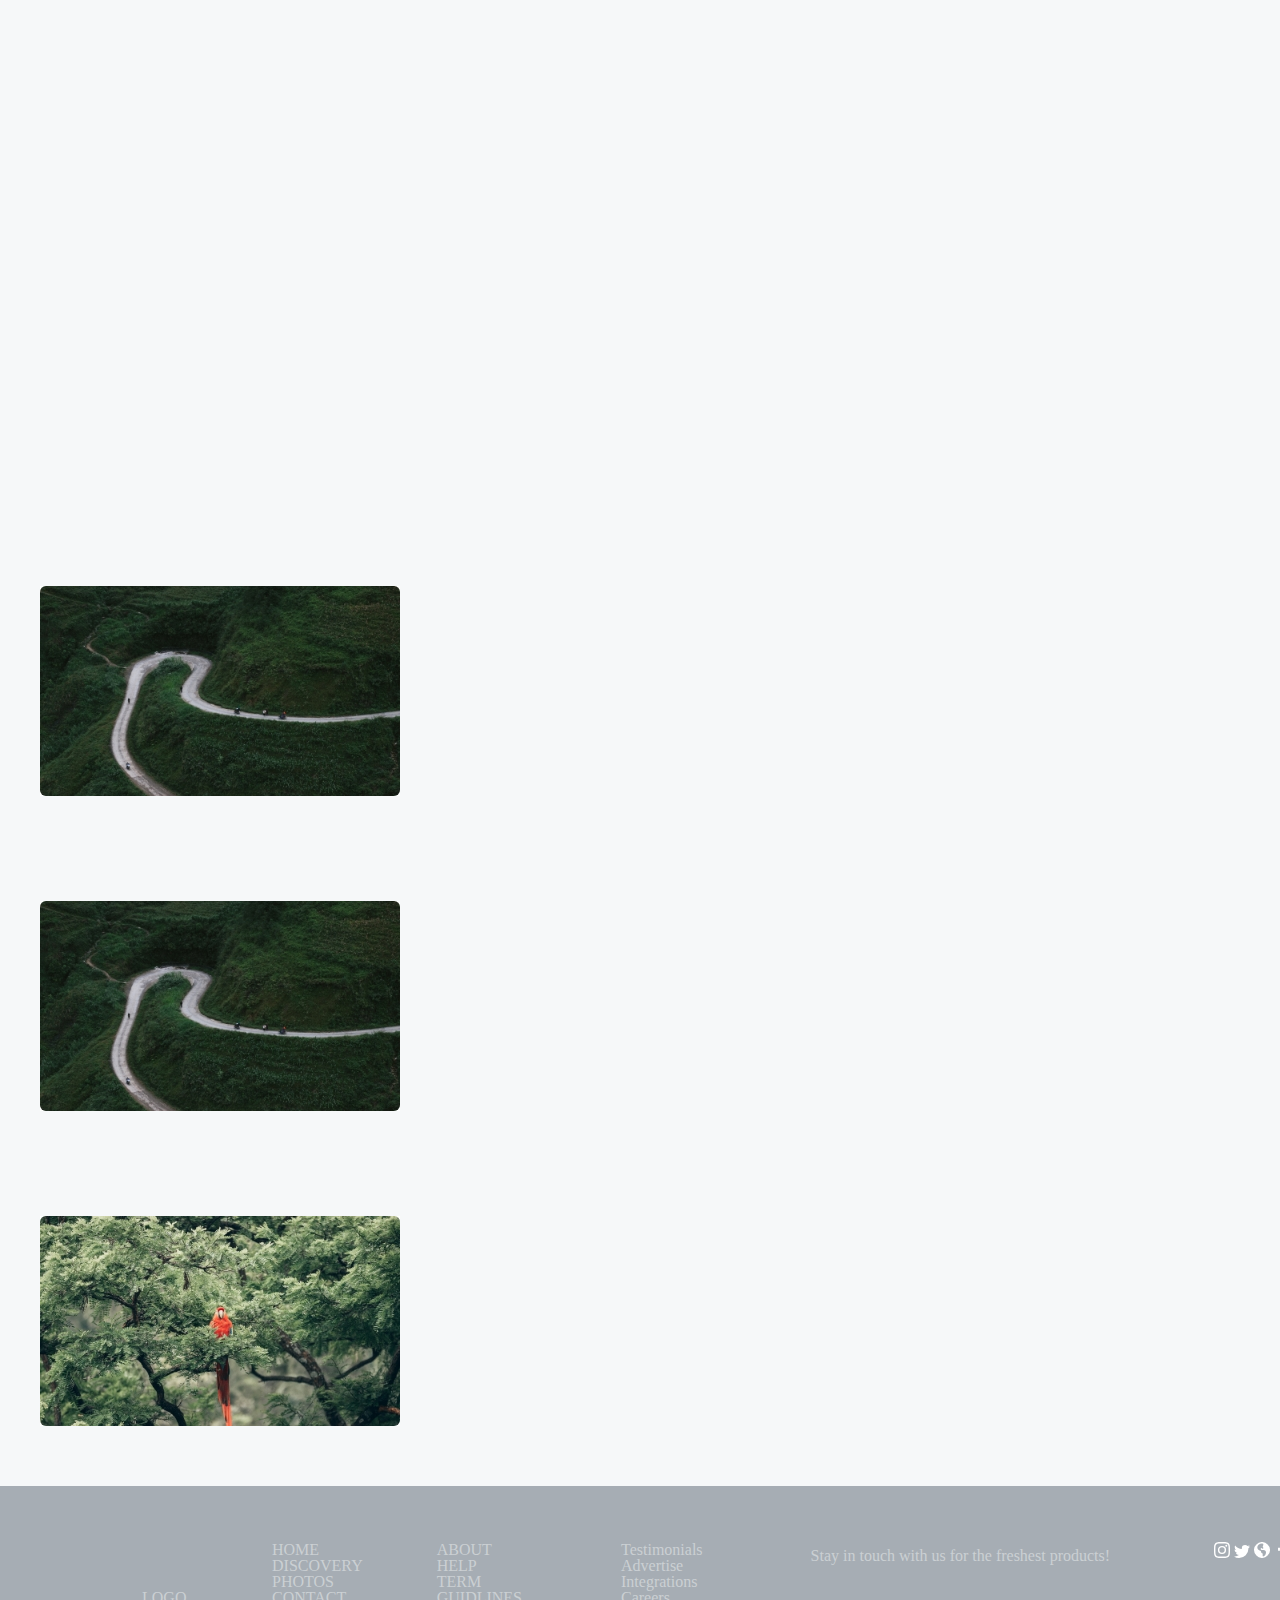
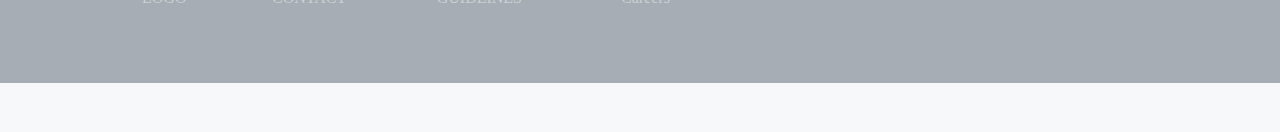
==== commit 2b2273bd: "add" ====
--- a/index.html
+++ b/index.html
@@ -3,7 +3,7 @@
 <head>
 	<meta charset="utf-8">
 	<meta name="viewport" content="width=device-width, initial-scale=1">
-	<title> Travel </title>
+	<title>index.html</title>
 	<link rel="stylesheet" type="text/css" href="css/reset.css">
 	<link rel="stylesheet" type="text/css" href="css/style.css">
 </head>
@@ -20,8 +20,6 @@
 				</ul>
 			</nav>	
 			<img class="personimage" src="images/christopher-campbell-28567-unsplash.svg" alt="personimage">
-
-		
 		</div>
 	</header>
 
@@ -30,12 +28,13 @@
 			<h3 class="sec1h3"> TRENDING</h3>
 			<div class="divparagrap1">
 				<div class="block1">
-				<h3 class="block1h3">
+					<h3 class="block1h3">
 					Dolore magna aliqua
-				</h3>
-				<img src="images/3.jpg" alt="image1">
+					</h3>
+					<img src="images/3.jpg" alt="image1">
 				</div>
-				<div class="block2">
+
+			<div class="block2">
 					<p class="par1">
 					Lorem ipsum dolor sit amet, ipsum labitur lucilius mel id, ad has appareat.
 					</p>
@@ -43,7 +42,7 @@
 					<span class="time">
 					2m ago
 					</span>
-				</div>
+			</div>
 			</div>
 
 			<div class="divparagrap2">
@@ -62,7 +61,7 @@
 					1 hour ago
 					</span>
 				</div>
-			</div>
+		</div>
 
 			<div class="divparagrap3">
 				<div class="block5">
@@ -96,10 +95,11 @@
 		</div>
 
 	</section>
+
 	<footer>
 	<div class="divfooter">
 		<div class="divfooter1"> 
-			Logo
+			<p class="logofooter"> LOGO </p> 
 		</div> 
 		<div class="divfooter2">
 			<ul class="footerul1">
@@ -137,10 +137,11 @@
 
 		</div>
 	</div>
+	
 </footer>
+
 </body>
 
 
 
-
 </html>--- a/css/style.css
+++ b/css/style.css
@@ -20,9 +20,6 @@
 }
 .nav-ul {
 	margin-top: 20px;
-}
-.h2 {
-/*	padding-top: 543px ;*/
 }
 .divheader {
 	background-color: #DCDCDC;
@@ -63,7 +60,7 @@
 }
 .block1 {
 	margin-top: 40px;
-	background-color: white;
+/*	background-color: white;*/
 	width: 360px;
 	position: relative;
 /*	display: inline-block;*/
@@ -230,11 +227,6 @@
 }
 .divfooter1 {
 	display: inline-block;
-	vertical-align: top;
-	margin-top: 56px;
-	margin-left: 142px;
-	margin-right: 89px;
-	color: #FFFFFF;
 }
 .divfooter2 {
 	display: inline-block;
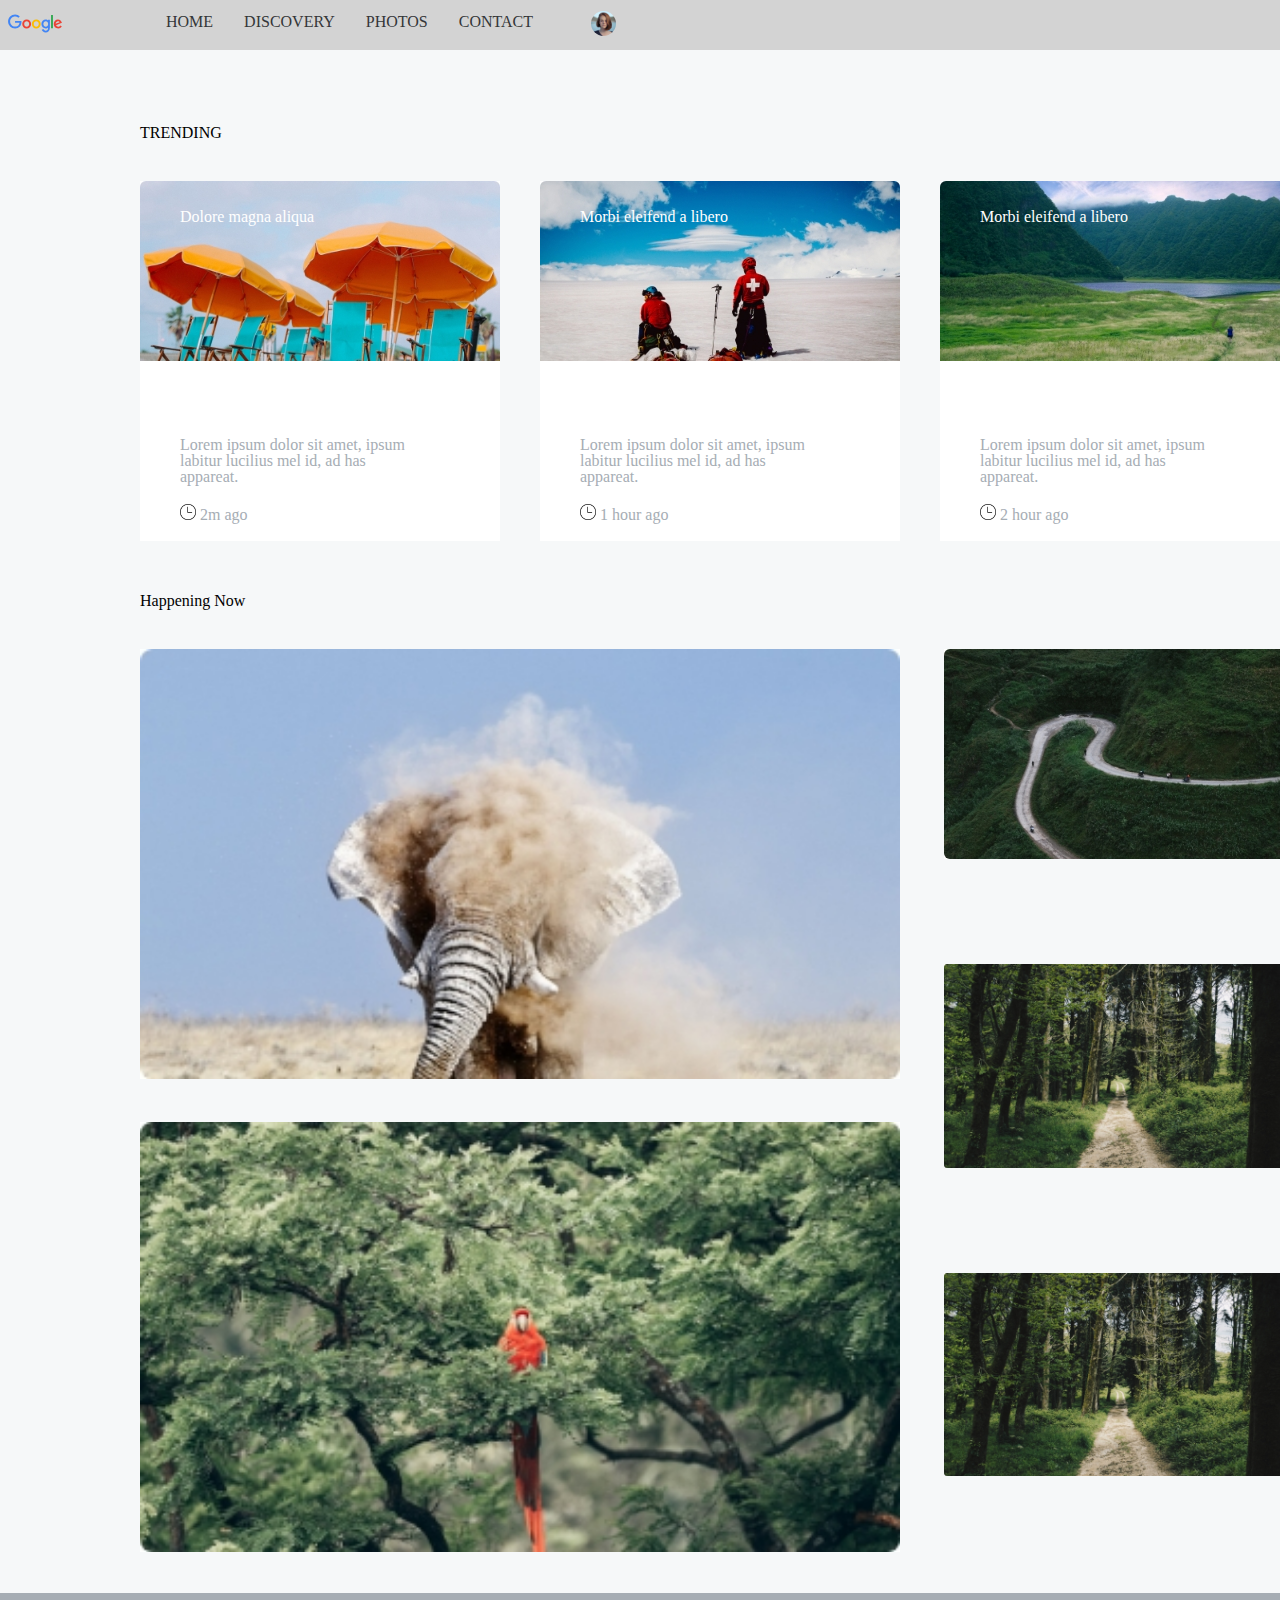
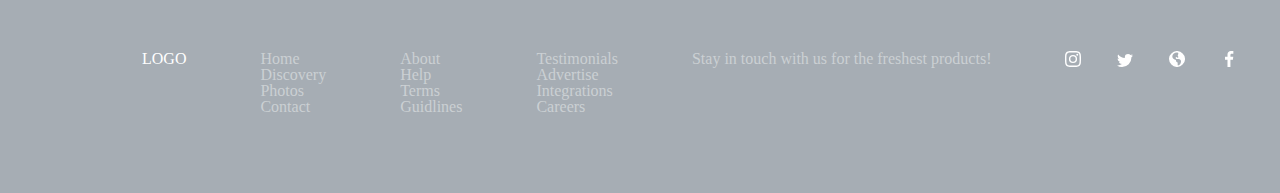
==== commit 6b4ba397: "add new html and css" ====
--- a/index.html
+++ b/index.html
@@ -2,146 +2,116 @@
 <html>
 <head>
 	<meta charset="utf-8">
-	<meta name="viewport" content="width=device-width, initial-scale=1">
-	<title>index.html</title>
+	<title> Travel-practice</title>
 	<link rel="stylesheet" type="text/css" href="css/reset.css">
 	<link rel="stylesheet" type="text/css" href="css/style.css">
 </head>
 <body>
-	<header>
-		<div class="divheader">
-			<img class="logo" src="images/logo.svg" alt="logo">
-			<nav class="navigation">
-				<ul class="nav-ul">
-					<li class="nav-li"> <a class="active" href="index.html"> HOME </a> </li>
-					<li class="nav-li"> <a href="#">  DISCOVERY</a> </li>
-					<li class="nav-li"> <a href="#"> PHOTOS </a> </li>
-					<li class="nav-li"> <a href="#"> CONTACT </a> </li>
+	<header class="header">
+			<img class="Logo" src="images/logo.svg" alt="LOGO">
+		<nav class="navigation">
+			<ul class="nav-ul">
+				<li class="nav-li"> <a class="text-li" href="index.html"> HOME</li>
+				<li class="nav-li"> <a class="text-li" href="#"> DISCOVERY </a> </li>
+				<li class="nav-li"> <a class="text-li" href="#"> PHOTOS </a></li>
+				<li class="nav-li"> <a class="text-li" href="#"> CONTACT </a> </li>
 				</ul>
-			</nav>	
-			<img class="personimage" src="images/christopher-campbell-28567-unsplash.svg" alt="personimage">
-		</div>
+		</nav>
+		<img class="personimage" src="images/christopher-campbell-28567-unsplash.svg" alt="personimage">
 	</header>
 
-	<section class="section1">
-		<div class="divmain">
-			<h3 class="sec1h3"> TRENDING</h3>
-			<div class="divparagrap1">
-				<div class="block1">
-					<h3 class="block1h3">
-					Dolore magna aliqua
-					</h3>
-					<img src="images/3.jpg" alt="image1">
+	<section>
+		<div  class="container">
+			<h3 class="block1h3">
+				TRENDING
+			</h3>
+			<div class="block1">
+				<div class="block1-1">
+					<img src="images/1.jpg" alt="image1">
+					<p class="paragraph1"> Dolore magna aliqua</p>
 				</div>
-
+			<div class="block1-2"> 
+				<p class="paragraph2"> Lorem ipsum dolor sit amet, ipsum labitur lucilius mel id, ad has appareat.</p>
+				<img class="clock" src="images/clock.png" alt="clock">
+				<span class="timetext"> 2m ago </span>
+			</div>
 			<div class="block2">
-					<p class="par1">
-					Lorem ipsum dolor sit amet, ipsum labitur lucilius mel id, ad has appareat.
-					</p>
-					<img class="clock" src="images/clock.png" alt="clock">
-					<span class="time">
-					2m ago
-					</span>
+				<div class="block2-1">
+					<img src="images/2.jpg" alt="image2">
+					<p class="paragraph1"> Morbi eleifend a libero </p>
+				</div>
+			<div class="block2-2"> 
+				<p class="paragraph2"> Lorem ipsum dolor sit amet, ipsum labitur lucilius mel id, ad has appareat.</p>
+				<img class="clock" src="images/clock.png" alt="clock">
+				<span class="timetext"> 1 hour ago </span>
 			</div>
+			<div class="block3">
+				<div class="block3-1">
+					<img src="images/3.jpg" alt="image3">
+					<p class="paragraph1"> Morbi eleifend a libero </p>
+				</div>
+			<div class="block3-2"> 
+				<p class="paragraph2"> Lorem ipsum dolor sit amet, ipsum labitur lucilius mel id, ad has appareat.</p>
+				<img class="clock" src="images/clock.png" alt="clock">
+				<span class="timetext"> 2 hour ago </span>
 			</div>
-
-			<div class="divparagrap2">
-				<div class="block3">
-				<h3 class="block3h3">
-					Morbi eleifend a libero
-				</h3>
-				<img class="umbrella" src="images/1.jpg" alt="image1">
-				</div>
-				<div class="block4">
-					<p class="par2">
-					Lorem ipsum dolor sit amet, ipsum labitur lucilius mel id, ad has appareat.
-					</p>
-					<img class="clock" src="images/clock.png" alt="clock">
-					<span class="time">
-					1 hour ago
-					</span>
-				</div>
-		</div>
-
-			<div class="divparagrap3">
-				<div class="block5">
-				<h3 class="block5h3">
-					Morbi eleifend a libero
-				</h3>
-				<img class="sunrise" src="images/2.jpg" alt="image2">
-				</div>
-				<div class="block6">
-					<p class="par3">
-					Lorem ipsum dolor sit amet, ipsum labitur lucilius mel id, ad has appareat.
-					</p>
-					<img class="clock" src="images/clock.png" alt="clock">
-					<span class="time">
-					3 hour ago
-					</span>
-				</div>
-			</div>
-		</div>
-		
-	</section>
-	<section> 
-		<div class="sec2block1">
-			<img class="image4sec2" src="images/4.jpg" alt="image 4">
-			<img class="image7sec2" src="images/7.jpg" alt="image7">
-		</div>
-		<div class="sec2block2">
-			<img class="sec2image6" src="images/6.jpg" alt="image6">
-			<img class="secimage62" src="images/6.jpg" alt="image62">
-			<img class="sec2image52" src="images/5.jpg" alt="image52">
 		</div>
 
 	</section>
-
-	<footer>
-	<div class="divfooter">
-		<div class="divfooter1"> 
-			<p class="logofooter"> LOGO </p> 
-		</div> 
-		<div class="divfooter2">
-			<ul class="footerul1">
-				<li> HOME </li>
-				<li> DISCOVERY </li>
-				<li> PHOTOS </li>
-				<li> CONTACT </li>
-			</ul>
-		</div>
-		<div class="divfooter3">
-			<ul class="divfooter3">
-				<li> ABOUT </li>
-				<li> HELP </li>
-				<li> TERM </li>
-				<li> GUIDLINES </li>
-			</ul>
+	<section>
+		<div class="divcontainer">
+			<h3 class=""> Happening Now </h3>
+			<div class="blockcontainer1">
+				<img class="image1" src="images/4.jpg" alt="image 4">
+				<img class="image1" src="images/5.jpg" alt="image5">
+			</div>
+			<div class="blockcontainer2">
+				<img class="image2" src="images/6.jpg" alt="image6">
+				<img class="image2" src="images/7.jpg" alt="images7">
+				<img class="image2" src="images/7.jpg" alt="image7">
+			</div>
 			
 		</div>
-		<div class="divfooter4">
-			<ul class="divfooter7">
-				<li> Testimonials </li>
-				<li> Advertise </li>
-				<li> Integrations </li>
-				<li> Careers </li>
-			</ul>
+
+	</section>
+	<footer>
+		<div class="footcontainer">
+			<div class="logo"> LOGO</div>
+			<div class="footblock1">
+				<ul>
+					<li> Home </li>
+					<li> Discovery </li>
+					<li> Photos </li>
+					<li> Contact </li>
+				</ul>
+				
+			</div>
+			<div class="footblock1">
+				<ul>
+					<li> About </li>
+					<li> Help </li>
+					<li> Terms </li>
+					<li> Guidlines </li>
+				</ul>
+			</div>
+			<div class="footblock1">
+				<ul>
+					<li> Testimonials </li>
+					<li> Advertise </li>
+					<li> Integrations </li>
+					<li> Careers </li>
+				</ul>
+			</div>
+			<div class="footblock1"> 
+				Stay in touch with us for the freshest products!
+			</div>
+			<div class="footblock1">
+				<img class="fooertlogo" src="images/instagram.svg" alt="insta">
+				<img class="fooertlogo"src="images/Path 2.svg" alt="twitter">
+				<img class="fooertlogo"src="images/web.svg" alt="web">
+				<img class="fooertlogo"src="images/facebook.svg" alt="fb">
+			</div>
 		</div>
-		<div class="divfooter5">
-			<p class="">Stay in touch with us for the freshest products!</p>
-		</div>
-		<div class="divfooter6">
-			<img src="images/instagram.svg" alt="instagram">
-			<img src="images/Path 2.svg" alt="Path">
-			<img src="images/web.svg" alt="web">
-			<img src="images/facebook.svg" alt="fb">
-
-		</div>
-	</div>
-	
-</footer>
-
+	</footer>
 </body>
-
-
-
 </html>--- a/css/style.css
+++ b/css/style.css
@@ -1,283 +1,214 @@
-/*index.html*/
 /*start header*/
-body{
+body {
 	background-color: #F6F8F9;
 }
-.logo {
-	width: 100px;
-	display: inline-block;
-	vertical-align: top;
+.header {
+	width: 1440px;
+	background-color: lightgrey;
+	height: 50px;
+
+}
+.Logo {
+	width: 70px;
+	display: inline-block;
+	vertical-align: middle;
 	margin-right: 92px;
+	
 }
 .navigation {
 	display: inline-block;
+	vertical-align: text-top;
 }
 .nav-li {
 	display: inline-block;
 	vertical-align: middle;
 	margin-right: 27px;
+}
+.personimage {
+	vertical-align: middle;
+	display: inline-block;
+	width: 25px;
+	margin-left: 27px;
+
+}
+.text-li {
 	color: #343638;
 }
-.nav-ul {
-	margin-top: 20px;
-}
-.divheader {
-	background-color: #DCDCDC;
-	position: fixed;
-	width: 100%;
-	top: 0;
-	left: 0;
-	z-index: 20;
-}
-.textheader {
-	color: #343638;
-}
-.personimage {
-	display: inline-block;
-	vertical-align: middle;
-	margin-left: 13px;
-	margin-top: 11px;
-	margin-bottom: 9px;
-}
-/*end header*/
-/*start section 1*/
-.divmain {
-	position: absolute;
-	top: 75px;
-	left: 140px;
+/*section 1 - block1*/
+.container {
 	width: 1160px;
-	height: 410px;
-	
+	height: 350px;
+	margin-left: 140px;
+	margin-top: 75px;
+}
+.block1h3 {
+	margin-bottom: 40px;
+}
+.block1 {
+	position: absolute;
+	background-color: #fff;
+
+}
+.block1-1 {
+	position: relative;
+	background-color: #fff;
+	height: 180px;
+	width: 360px;
+}
+.block1-2{
+	background-color: white;
+	width: 360px;
+	height: 180px;
 }
 .clock {
 	width: 16px;
-	height: 16px;
 	margin-left: 40px;
+	margin-top: 67px;
+}
+.paragraph1{
+	position: absolute;
+	top: 28px;
+	left: 40px;
+	color: #fff;
+}
+.paragraph2 {
+	width: 280px;
+	height: 38px;
 	color: #A6ADB4;
-}
-.sec1h3 {
-	margin-top: 25px;
-}
-.block1 {
+	padding-top: 76px ;
+	padding-left: 40px;
+}
+.timetext {
+	color: #A6ADB4;
+
+}
+/*section1- block2*/
+.block2 {
+	position: absolute;
+	background-color: #fff;
+	left: 400px;
+	top: 0px;
+}
+.block2-1 {
+	position: relative;
+	background-color: #fff;
+	height: 180px;
+	width: 360px;
+}
+.paragraph1 {
+	position: absolute;
+	top: 28px;
+	left: 40px;
+	color: #fff;
+}
+.block2-2 {
+	background-color: white;
+	width: 360px;
+	height: 180px;
+}
+/*section1- bloxk3*/
+.block3 {
+	position: absolute;
+	background-color: #fff;
+	left: 400px;
+	top: 0px;
+}
+.block3-1 {
+	position: relative;
+	background-color: #fff;
+	height: 180px;
+	width: 360px;
+}
+.block3-2 {
+	background-color: white;
+	width: 360px;
+	height: 180px;
+}
+/*section2*/
+.divcontainer {
+	width: 1300px;
+	height: 900px;
+	margin-left: 140px;
+	margin-top: 118px;
+}
+.blockcontainer1 {
+	width: 760px;
+	display: inline-block;
+	vertical-align: top;
 	margin-top: 40px;
-/*	background-color: white;*/
-	width: 360px;
-	position: relative;
-/*	display: inline-block;*/
-}
-.block2 {
-	width: 360px;
-	background-color: white;
-	height: 180px;
-/*	display: inline-block;*/
-}
-.par1 {
-	width: 280px;
-	padding-top: 66px;
-	padding-right: 40px;
-	padding-bottom: 11px;
-	padding-left: 40px;
-	color: #A6ADB4;
-}
-
-.block1h3 {
-	position: absolute;
-	color: white;
-	width: 280px;
-	top: 28px;
-	right: 40px;
-	bottom: 136px;
-	left: 40px;
-}
-.time {
-	color: #A6ADB4;
-
-}
-.divparagrap1 {
-	display: inline-block;
-	width: 360px;
-}
-
-/* start block2 2*/
-.divparagrap2 {
-	display: inline-block;
-	width: 360px;
-	background-color: white;
-	position: absolute;
-	left: 400px;
-	top: 85px;
-}
-.block3 {
-	-top: 40px;
-	background-color: white;
-	width: 360px;
-	position: relative;
-	vertical-align: top;
-}
-.block4 {
-	width: 360px;
-	background-color: white;
-	height: 180px;
-}
-.block3h3 {
-	position: absolute;
-	color: white;
-	width: 280px;
-	top: 28px;
-	right: 40px;
-	bottom: 136px;
-	left: 40px;
-
-}
-.par2 {
-	width: 280px;
-	padding-top: 66px;
-	padding-right: 40px;
-	padding-bottom: 11px;
-	padding-left: 40px;
-	color: #A6ADB4;
-}
-/*block3*/
-.divparagrap3 {
-	display: inline-block;
-	width: 360px;
-	background-color: white;
-	position: absolute;
-	left: 800px;
-	top: 85px;
-
-}
-.block5 {
-/*	top: 40px;*/
-	background-color: white;
-	width: 360px;
-	position: relative;
-	vertical-align: top;
-}
-.sunrise {
-	vertical-align: top;
-}
-.block6 {
-	width: 360px;
-	background-color: white;
-	height: 180px;
-}
-.block5h3 {
-	position: absolute;
-	color: white;
-	width: 280px;
-/*	top: 28px;*/
-	right: 40px;
-	bottom: 136px;
-	left: 40px;
-
-}
-.par3 {
-	width: 280px;
-	padding-top: 66px;
-	padding-right: 40px;
-	padding-bottom: 11px;
-	padding-left: 40px;
-	color: #A6ADB4;
-}
-/*section2*/
-.sec2block1 {
-	display: inline-block;
-	margin-top: 640px;
-	margin-left: 140px;
+}
+.blockcontainer2 {
+	width: 360px;
+	display: inline-block;
+	margin-left: 40px;
+	vertical-align: top;
+	margin-top: 40px;
+	
+}
+.image1 {
 	width: 760px;
-	height: 900px;
-	
-}
-.sec2block2 {
-	display: inline-block;
-	margin-top: 640px;
-	margin-left: 40px;
-	width: 360px;
-	height: 900px;
-	vertical-align: top;
-	
-}
-.image4sec2{
-	width: 760px;
+	margin-bottom: 40px;
 	height: 430px;
 }
-.image7sec2 {
-	width: 760px;
-	height: 430px;
-	margin-top: 40px;
-}
-.secimage62 {
-	height: 210px;
-	width: 360px;
-	margin-top: 102px;
-}
-.sec2image52 {
-	height: 210px;
-	width: 360px;
-	margin-top: 102px;
-}
-/*footer */
-.divfooter {
+.image2 {
+	width: 360px;
+	margin-bottom: 102px;
+/*	height: 210px;*/
+}
+
+/*footer*/
+.footcontainer {
 	background-color: #A6ADB4;
 	width: 1440px;
-	left: 0;
-	top: 1540px;
-	height: 197px;
-}
-.divfooter1 {
-	display: inline-block;
-}
-.divfooter2 {
-	display: inline-block;
-}
-.divfooter3 {
-	display: inline-block;
-}
-.divfooter4 {
-	display: inline-block;
-}
-.divfooter5 {
-	display: inline-block;
-}
-.divfooter6 {
-	display: inline-block;
-	margin-left: 100px;
-	vertical-align: top;
-	margin-top: 56px;
-}
-.logofooter {
-	width: 37px;
-	height: 13p;
-	margin-top: 56px;
+	height:200px ;
+	margin-top: 100px;
+}
+.logo {
+	display: inline-block;
+	vertical-align: top;
 	margin-left: 142px;
-	margin-bottom: 126px;
-	margin-right: 89px;
- 	vertical-align: top;
-	color: #CBD0D3;
-}
-.footerul1 {
-	margin-top: 56px;
-	margin-right: 70px;
-	margin-bottom: 56px;
-	color: #CBD0D3;
-}
-.divfooter3 {
-	margin-right: 45px;
-	margin-bottom: 57px;
-	color: #CBD0D3;
-}
-.divfooter5 {
-	margin-left: 104px;
-	margin-top: 62px;
-	vertical-align: top;
-	color: #CBD0D3;
-}
-.divfooter7 {
-	margin-left: 5px;
-	vertical-align: top;
-	color: #CBD0D3;
-	margin-top: 56px;
-}
-
-
+	margin-top: 58px;
+	color: #fff;
+	margin-right: 70px;
+}
+.footblock1 {
+	display: inline-block;
+	vertical-align: top;
+	margin-top: 58px;
+	color: #CBD0D3;
+	margin-right: 70px;
+}
+.fooertlogo{
+	margin-right: 32px;
+}
+/*.footblock2 {
+	display: inline-block;
+	vertical-align: top;
+	margin-top: 58px;
+	color: #CBD0D3;
+	margin-right: 70px;
+}
+.footblock3 {
+	display: inline-block;
+	vertical-align: top;
+	margin-top: 58px;
+	color: #CBD0D3;
+	margin-right: 70px;
+}
+.footblock4 {
+	display: inline-block;
+	vertical-align: top;
+	margin-top: 58px;
+	color: #CBD0D3;
+	margin-right: 70px;
+}
+.footblock5 {
+	display: inline-block;
+	vertical-align: top;
+	margin-top: 58px;
+	color: #CBD0D3;
+	margin-right: 70px;
+}
+
+
+*/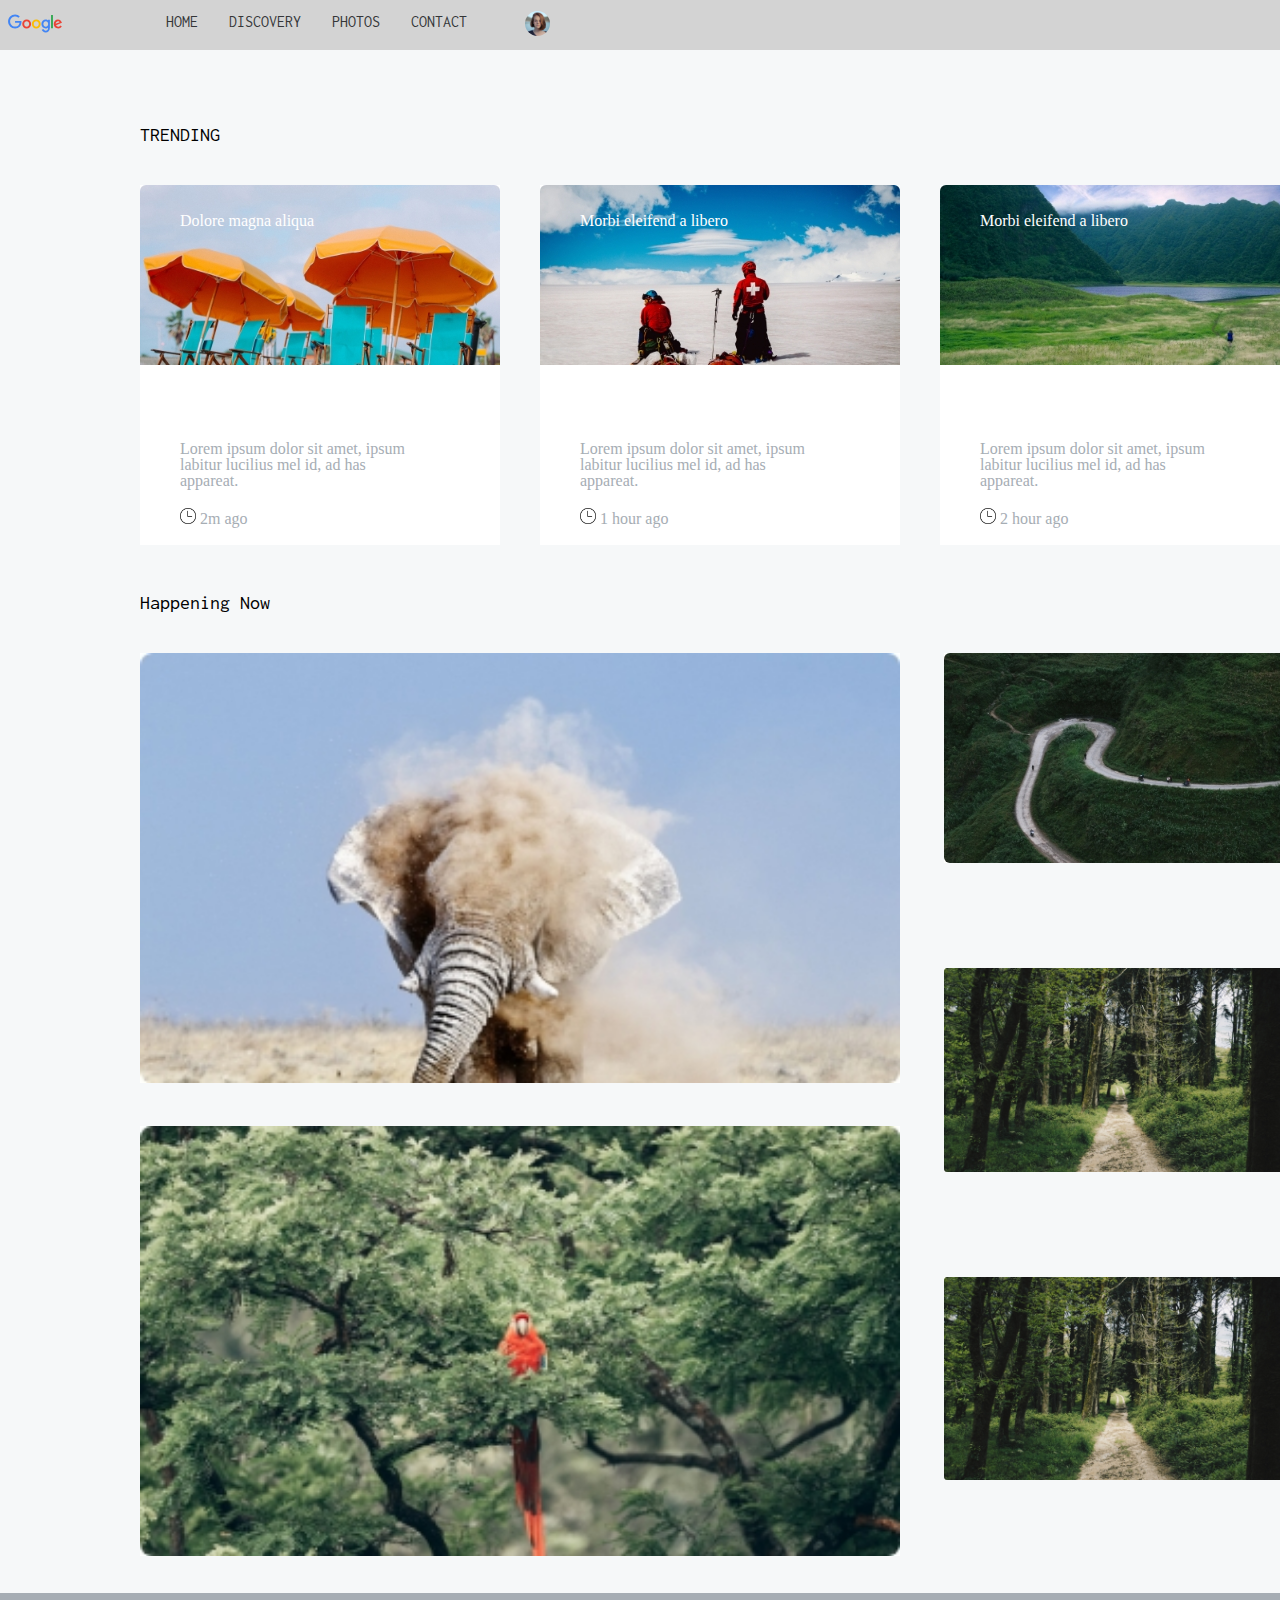
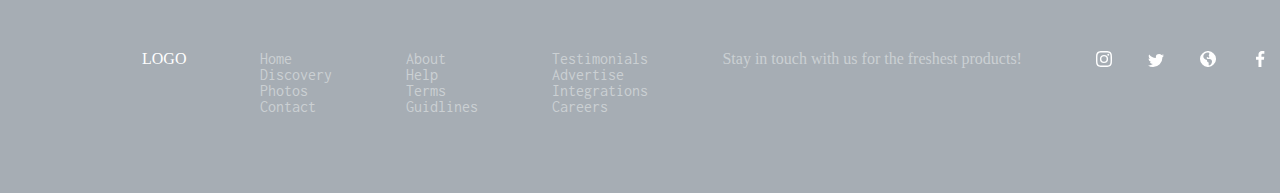
==== commit 5da691c0: "add fonts" ====
--- a/index.html
+++ b/index.html
@@ -5,6 +5,7 @@
 	<title> Travel-practice</title>
 	<link rel="stylesheet" type="text/css" href="css/reset.css">
 	<link rel="stylesheet" type="text/css" href="css/style.css">
+	<link rel="stylesheet" type="text/css" href="css/fonts.css">
 </head>
 <body>
 	<header class="header">
@@ -22,7 +23,7 @@
 
 	<section>
 		<div  class="container">
-			<h3 class="block1h3">
+			<h3 class="block1h3 headding">
 				TRENDING
 			</h3>
 			<div class="block1">
@@ -60,7 +61,7 @@
 	</section>
 	<section>
 		<div class="divcontainer">
-			<h3 class=""> Happening Now </h3>
+			<h3 class=" headding"> Happening Now </h3>
 			<div class="blockcontainer1">
 				<img class="image1" src="images/4.jpg" alt="image 4">
 				<img class="image1" src="images/5.jpg" alt="image5">
@@ -78,7 +79,7 @@
 		<div class="footcontainer">
 			<div class="logo"> LOGO</div>
 			<div class="footblock1">
-				<ul>
+				<ul class="foot-ul">
 					<li> Home </li>
 					<li> Discovery </li>
 					<li> Photos </li>
@@ -87,7 +88,7 @@
 				
 			</div>
 			<div class="footblock1">
-				<ul>
+				<ul class="foot-ul">
 					<li> About </li>
 					<li> Help </li>
 					<li> Terms </li>
@@ -95,7 +96,7 @@
 				</ul>
 			</div>
 			<div class="footblock1">
-				<ul>
+				<ul class="foot-ul">
 					<li> Testimonials </li>
 					<li> Advertise </li>
 					<li> Integrations </li>
--- a/css/style.css
+++ b/css/style.css
@@ -23,6 +23,9 @@
 	display: inline-block;
 	vertical-align: middle;
 	margin-right: 27px;
+	font-family: 'Inconsolata';
+
+
 }
 .personimage {
 	vertical-align: middle;
@@ -155,6 +158,10 @@
 	margin-bottom: 102px;
 /*	height: 210px;*/
 }
+.headding {
+	font-size: 20px;
+	font-family: 'Inconsolata';
+}
 
 /*footer*/
 .footcontainer {
@@ -181,6 +188,9 @@
 .fooertlogo{
 	margin-right: 32px;
 }
+.foot-ul {
+	font-family: 'Inconsolata';
+}
 /*.footblock2 {
 	display: inline-block;
 	vertical-align: top;
--- a/css/fonts.css
+++ b/css/fonts.css
@@ -0,0 +1,18 @@
+@font-face {
+    font-family: 'Inconsolata';
+    src: url('../fonts/Inconsolata-Regular.woff2') format('woff2'),
+        url('../fonts/Inconsolata-Regular.woff') format('woff');
+    font-weight: normal;
+    font-style: normal;
+    font-display: swap;
+}
+
+@font-face {
+    font-family: 'Mulish';
+    src: url('../fonts/Mulish-ExtraLightItalic.woff2') format('woff2'),
+        url('../fonts/Mulish-ExtraLightItalic.woff') format('woff');
+    font-weight: 200;
+    font-style: italic;
+    font-display: swap;
+}
+
